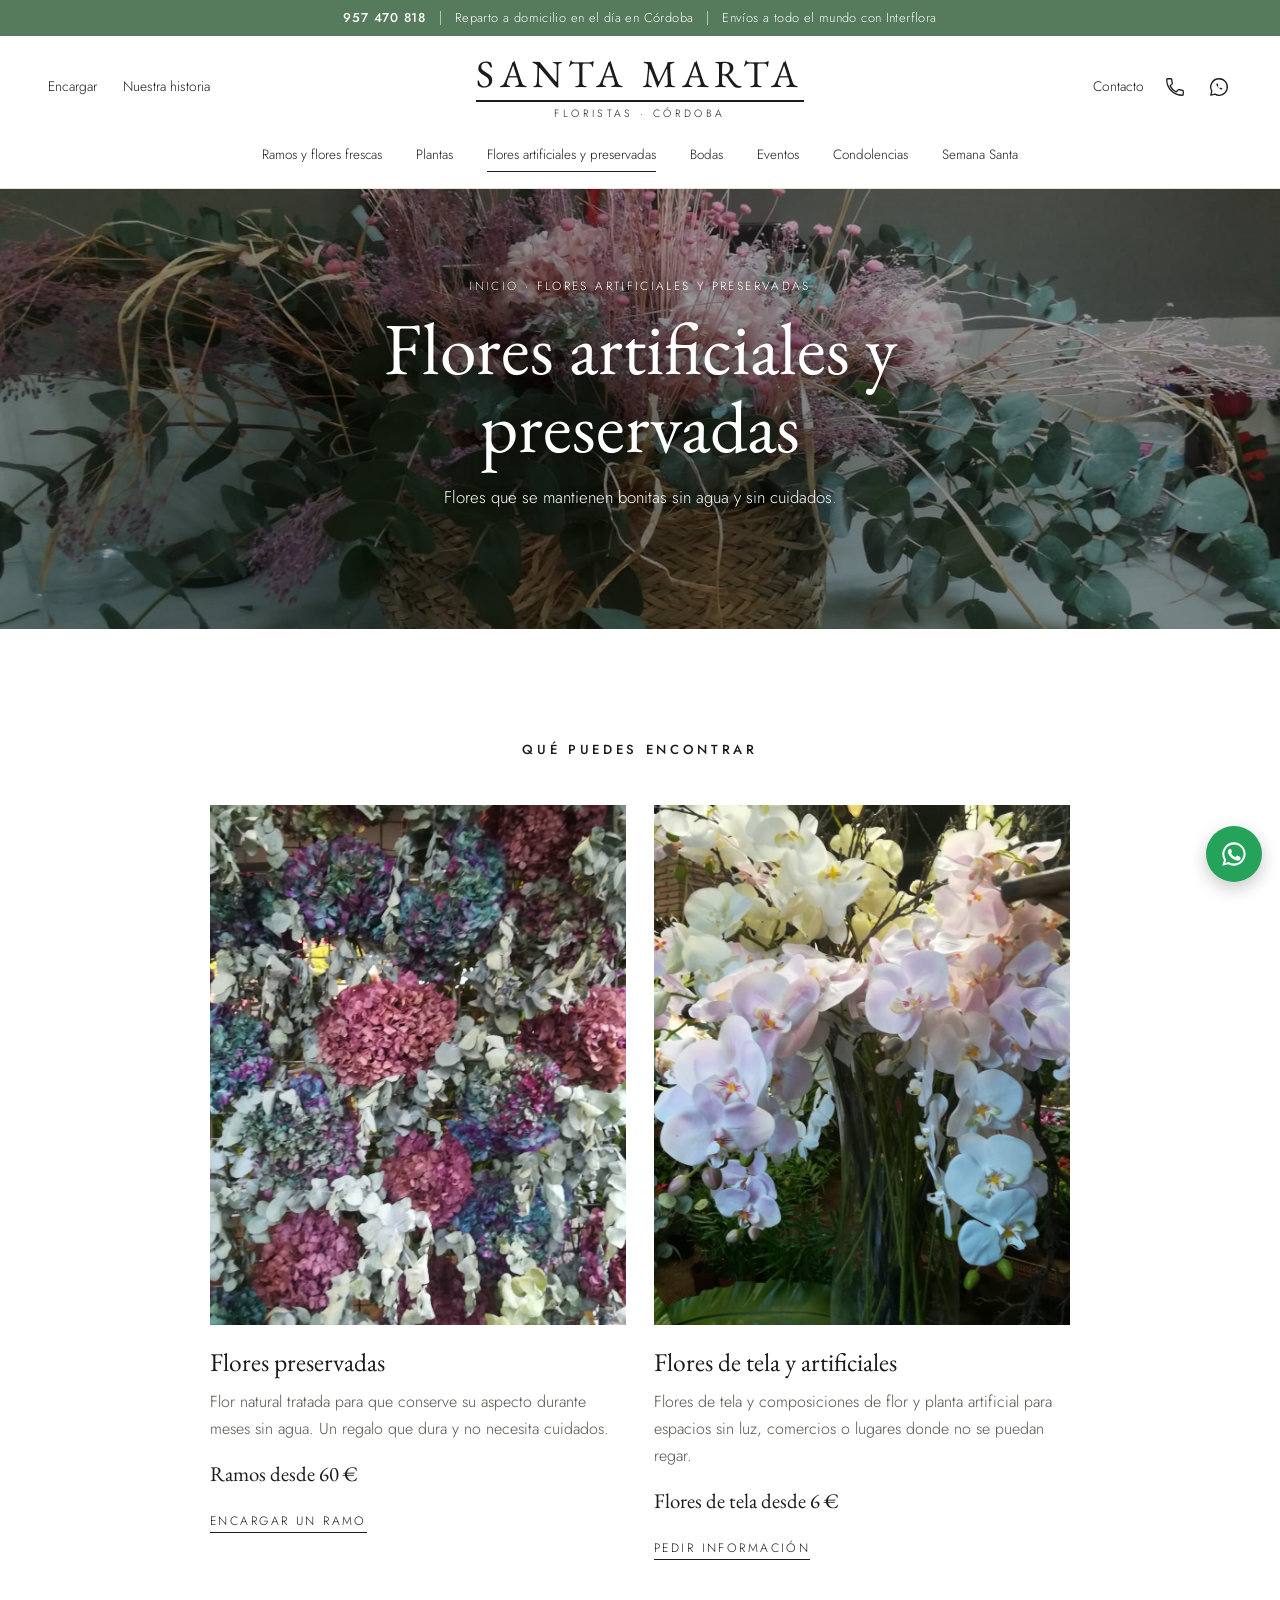
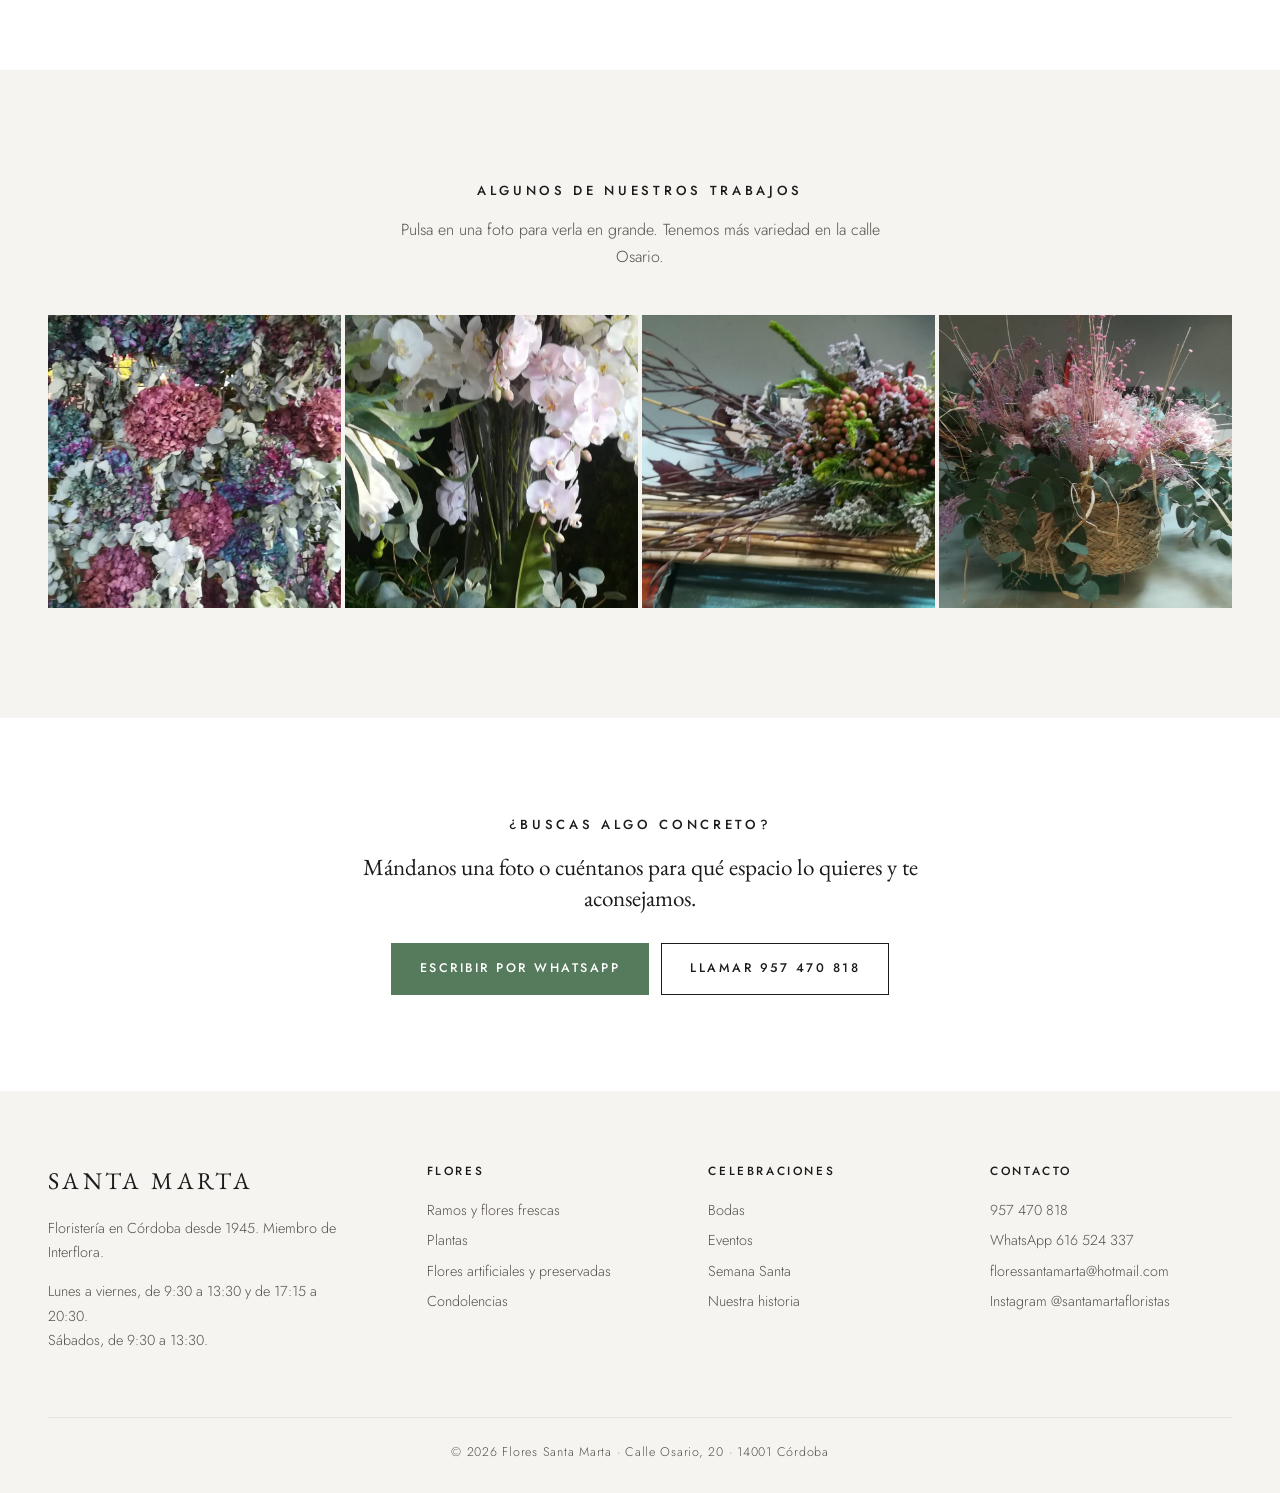
==== artificiales.html @ c4ddd305 "Nuevos apartados, precios, horario y botones en verde - Siete apartados en el menú, con páginas nuev" ====
<!DOCTYPE html>
<html lang="es">
<head>
<meta charset="UTF-8">
<meta name="viewport" content="width=device-width, initial-scale=1">
<title>Flores artificiales y preservadas en Córdoba · Flores Santa Marta</title>
<meta name="description" content="Ramos de flores preservadas desde 60 € y flores de tela desde 6 € en Córdoba. Composiciones que duran y no necesitan agua ni cuidados.">
<link rel="canonical" href="https://www.floressantamarta.com/artificiales.html">
<meta property="og:title" content="Flores artificiales y preservadas · Flores Santa Marta">
<meta property="og:description" content="Ramos de flores preservadas y flores de tela en Córdoba.">
<meta property="og:type" content="website">
<meta property="og:locale" content="es_ES">
<!-- Imagen al compartir: cambiar la URL al dominio floressantamarta.com al publicar -->
<meta property="og:image" content="https://kikogarciadv.github.io/floressantamarta/img/florpreservada2.jpg">
<meta name="theme-color" content="#ffffff">
<link rel="icon" href="favicon.svg" type="image/svg+xml">
<!-- Versión de prueba: quitar esta línea al publicar en floressantamarta.com -->
<meta name="robots" content="noindex">
<link rel="preconnect" href="https://fonts.googleapis.com">
<link rel="preconnect" href="https://fonts.gstatic.com" crossorigin>
<link href="https://fonts.googleapis.com/css2?family=EB+Garamond:ital,wght@0,400;0,500;1,400&family=Jost:wght@300;400;500&display=swap" rel="stylesheet">
<link rel="stylesheet" href="styles.css">
<script type="application/ld+json">
{
  "@context": "https://schema.org",
  "@type": "BreadcrumbList",
  "itemListElement": [
    { "@type": "ListItem", "position": 1, "name": "Inicio", "item": "https://www.floressantamarta.com/" },
    { "@type": "ListItem", "position": 2, "name": "Flores artificiales y preservadas", "item": "https://www.floressantamarta.com/artificiales.html" }
  ]
}
</script>
<script type="application/ld+json">
{
  "@context": "https://schema.org",
  "@type": "Service",
  "serviceType": "Flores artificiales y preservadas",
  "name": "Flores artificiales y preservadas en Córdoba",
  "description": "Ramos de flores preservadas desde 60 € y flores de tela desde 6 € en Córdoba. Composiciones que duran y no necesitan agua ni cuidados.",
  "url": "https://www.floressantamarta.com/artificiales.html",
  "provider": {
    "@type": "Florist",
    "@id": "https://www.floressantamarta.com/#floristeria",
    "name": "Flores Santa Marta"
  },
  "areaServed": { "@type": "City", "name": "Córdoba" },
  "hasOfferCatalog": {
    "@type": "OfferCatalog",
    "name": "Flores artificiales y preservadas",
    "itemListElement": [
      { "@type": "Offer", "itemOffered": { "@type": "Service", "name": "Ramos de flores preservadas" } },
      { "@type": "Offer", "itemOffered": { "@type": "Service", "name": "Flores de tela" } },
      { "@type": "Offer", "itemOffered": { "@type": "Service", "name": "Composiciones de flor y planta artificial" } }
    ]
  }
}
</script>
</head>
<body>

<a class="skip" href="#contenido">Saltar al contenido</a>

<div class="topbar">
  <div class="topbar-inner">
    <a href="tel:+34957470818"><strong>957 470 818</strong></a>
    <span class="sep" aria-hidden="true"></span>
    <span>Reparto a domicilio en el día en Córdoba</span>
    <span class="sep hide-sm" aria-hidden="true"></span>
    <span class="hide-sm">Envíos a todo el mundo con Interflora</span>
  </div>
</div>

<header class="site-header" id="top">
  <div class="header-main">
    <nav class="header-side header-left" aria-label="Accesos rápidos">
      <a href="index.html#ocasiones">Encargar</a>
      <a href="nosotros.html">Nuestra historia</a>
    </nav>
    <a class="logo" href="index.html" aria-label="Flores Santa Marta, inicio">
      <span class="logo-name">Santa Marta</span>
      <span class="logo-rule" aria-hidden="true"></span>
      <span class="logo-sub">Floristas · Córdoba</span>
    </a>
    <div class="header-side header-right">
      <a class="hide-md" href="index.html#contacto">Contacto</a>
      <a class="icon-link" href="tel:+34957470818" aria-label="Llamar al 957 470 818">
        <svg viewBox="0 0 24 24" aria-hidden="true"><path d="M6.6 10.8a15.1 15.1 0 0 0 6.6 6.6l2.2-2.2a1 1 0 0 1 1-.25 11.4 11.4 0 0 0 3.6.57 1 1 0 0 1 1 1V20a1 1 0 0 1-1 1A17 17 0 0 1 3 4a1 1 0 0 1 1-1h3.5a1 1 0 0 1 1 1c0 1.25.2 2.45.57 3.57a1 1 0 0 1-.25 1Z" fill="none" stroke="currentColor" stroke-width="1.4"/></svg>
      </a>
      <a class="icon-link" href="https://wa.me/34616524337?text=Hola%2C%20quer%C3%ADa%20informaci%C3%B3n%20sobre%20flores%20artificiales%20y%20preservadas" target="_blank" rel="noopener" aria-label="Escribir por WhatsApp">
        <svg viewBox="0 0 24 24" aria-hidden="true"><path d="M12 3a9 9 0 0 0-7.8 13.5L3 21l4.6-1.2A9 9 0 1 0 12 3Z" fill="none" stroke="currentColor" stroke-width="1.4" stroke-linejoin="round"/><path d="M9 8.5c.3 2.6 2.4 5.2 5.5 6.5l1.3-1.4-1.9-1-1 .9a5 5 0 0 1-2.4-2.4l.9-1-1-1.9Z" fill="currentColor"/></svg>
      </a>
      <button class="nav-toggle" aria-expanded="false" aria-controls="menu" aria-label="Abrir menú">
        <span></span><span></span><span></span>
      </button>
    </div>
  </div>
  <nav class="nav" id="menu" aria-label="Principal">
    <a href="flores.html">Ramos y flores frescas</a>
    <a href="plantas.html">Plantas</a>
    <a href="artificiales.html" aria-current="page">Flores artificiales y preservadas</a>
    <a href="bodas.html">Bodas</a>
    <a href="eventos.html">Eventos</a>
    <a href="condolencias.html">Condolencias</a>
    <a href="semana-santa.html">Semana Santa</a>
    <a class="nav-extra" href="index.html#contacto">Contacto</a>
  </nav>
</header>

<main id="contenido">

  <section class="banner page-hero">
    <img src="img/florpreservada2.jpg" alt="Composición de flor preservada" width="1600" height="903" fetchpriority="high">
    <div class="banner-content">
      <p class="crumbs"><a href="index.html">Inicio</a> · Flores artificiales y preservadas</p>
      <h1>Flores artificiales y preservadas</h1>
      <p class="banner-text">Flores que se mantienen bonitas sin agua y sin cuidados.</p>
    </div>
  </section>

  <section class="section">
    <h2 class="label">Qué puedes encontrar</h2>
    <div class="features features-2" style="margin-top:44px">
      <article class="feature">
        <img src="img/florpreservada1.jpg" width="903" height="1600" alt="Flor preservada" loading="lazy">
        <h3>Flores preservadas</h3>
        <p>Flor natural tratada para que conserve su aspecto durante meses sin agua. Un regalo que dura y no necesita cuidados.</p>
        <p class="feature-price">Ramos desde 60 €</p>
        <a class="more" href="https://wa.me/34616524337?text=Hola%2C%20quer%C3%ADa%20un%20ramo%20de%20flores%20preservadas" target="_blank" rel="noopener">Encargar un ramo</a>
      </article>
      <article class="feature">
        <img src="img/florartificial3.jpg" width="903" height="1600" alt="Composición de flores artificiales" loading="lazy">
        <h3>Flores de tela y artificiales</h3>
        <p>Flores de tela y composiciones de flor y planta artificial para espacios sin luz, comercios o lugares donde no se puedan regar.</p>
        <p class="feature-price">Flores de tela desde 6 €</p>
        <a class="more" href="https://wa.me/34616524337?text=Hola%2C%20quer%C3%ADa%20informaci%C3%B3n%20sobre%20flores%20de%20tela" target="_blank" rel="noopener">Pedir información</a>
      </article>
    </div>
  </section>

  <section class="section bg-paper">
    <h2 class="label">Algunos de nuestros trabajos</h2>
    <p class="section-intro">Pulsa en una foto para verla en grande. Tenemos más variedad en la calle Osario.</p>
    <div class="gallery">
      <img src="img/florpreservada1recortada.jpg" width="903" height="1482" alt="Detalle de flor preservada" loading="lazy">
      <img src="img/florartificial4.jpg" width="903" height="1600" alt="Flores artificiales" loading="lazy">
      <img src="img/florartificial1.jpg" width="1600" height="1043" alt="Flores artificiales" loading="lazy">
      <img src="img/florpreservada2.jpg" width="1600" height="903" alt="Composición de flor preservada" loading="lazy">
    </div>
  </section>

  <section class="cta-band" style="background:var(--white)">
    <h2 class="label">¿Buscas algo concreto?</h2>
    <p class="lead">Mándanos una foto o cuéntanos para qué espacio lo quieres y te aconsejamos.</p>
    <div class="btn-row">
      <a class="btn" href="https://wa.me/34616524337?text=Hola%2C%20quer%C3%ADa%20informaci%C3%B3n%20sobre%20flores%20artificiales%20y%20preservadas" target="_blank" rel="noopener">Escribir por WhatsApp</a>
      <a class="btn btn-outline" href="tel:+34957470818">Llamar 957 470 818</a>
    </div>
  </section>

</main>

<footer class="site-footer">
  <div class="footer-cols">
    <div>
      <span class="logo-name logo-name-sm">Santa Marta</span>
      <p>Floristería en Córdoba desde 1945. Miembro de Interflora.</p>
      <p>Lunes a viernes, de 9:30 a 13:30 y de 17:15 a 20:30.<br>Sábados, de 9:30 a 13:30.</p>
    </div>
    <div>
      <h2>Flores</h2>
      <a href="flores.html">Ramos y flores frescas</a>
      <a href="plantas.html">Plantas</a>
      <a href="artificiales.html">Flores artificiales y preservadas</a>
      <a href="condolencias.html">Condolencias</a>
    </div>
    <div>
      <h2>Celebraciones</h2>
      <a href="bodas.html">Bodas</a>
      <a href="eventos.html">Eventos</a>
      <a href="semana-santa.html">Semana Santa</a>
      <a href="nosotros.html">Nuestra historia</a>
    </div>
    <div>
      <h2>Contacto</h2>
      <a href="tel:+34957470818">957 470 818</a>
      <a href="https://wa.me/34616524337" target="_blank" rel="noopener">WhatsApp 616 524 337</a>
      <a href="mailto:floressantamarta@hotmail.com">floressantamarta@hotmail.com</a>
      <a href="https://www.instagram.com/santamartafloristas/" target="_blank" rel="noopener">Instagram @santamartafloristas</a>
    </div>
  </div>
  <p class="footer-bottom">© <span id="year"></span> Flores Santa Marta · Calle Osario, 20 · 14001 Córdoba</p>
</footer>

<a class="wa-float" href="https://wa.me/34616524337?text=Hola%2C%20quer%C3%ADa%20informaci%C3%B3n%20sobre%20flores%20artificiales%20y%20preservadas" target="_blank" rel="noopener" aria-label="Escribir por WhatsApp">
  <svg aria-hidden="true" viewBox="0 0 24 24"><path d="M12 2a10 10 0 0 0-8.6 15.1L2 22l5-1.3A10 10 0 1 0 12 2Zm0 18.2a8.2 8.2 0 0 1-4.2-1.1l-.3-.2-3 .8.8-2.9-.2-.3A8.2 8.2 0 1 1 12 20.2Zm4.5-6.1c-.2-.1-1.5-.7-1.7-.8-.2-.1-.4-.1-.6.1l-.8 1c-.1.2-.3.2-.5.1a6.7 6.7 0 0 1-3.3-2.9c-.2-.4.2-.4.7-1.3.1-.2 0-.3 0-.4l-.8-1.8c-.2-.5-.4-.4-.6-.4h-.5a1 1 0 0 0-.7.3 3 3 0 0 0-.9 2.2 5.2 5.2 0 0 0 1.1 2.8 11.9 11.9 0 0 0 4.6 4c1.7.7 2.3.8 3.2.6a2.7 2.7 0 0 0 1.8-1.2 2.2 2.2 0 0 0 .1-1.3c0-.1-.2-.2-.4-.3Z"/></svg>
</a>

<script src="script.js"></script>
</body>
</html>
---- styles.css ----
/* Estilo editorial: blanco, negro, Garamond y verde salvia */
:root {
  --white: #ffffff;
  --paper: #f6f4f0;
  --ink: #1b1b1b;
  --ink-soft: #555049;
  --line: #e6e2dc;
  --sage: #6e9475;
  --sage-dark: #557a5c; /* texto blanco sobre él: 4,9:1 */
  --sage-deep: #44644a;
  --whatsapp: #25a35a;
  --serif: "EB Garamond", Garamond, Baskerville, "Times New Roman", serif;
  --sans: "Jost", "Futura", system-ui, -apple-system, "Segoe UI", sans-serif;
  --gutter: clamp(16px, 4vw, 48px);
}

*,
*::before,
*::after { box-sizing: border-box; }

html { scroll-behavior: smooth; scroll-padding-top: 150px; }

body {
  margin: 0;
  background: var(--white);
  color: var(--ink);
  font-family: var(--sans);
  font-weight: 300;
  font-size: 16px;
  line-height: 1.7;
  -webkit-font-smoothing: antialiased;
}

img { max-width: 100%; height: auto; display: block; }
a { color: inherit; }
a, button { touch-action: manipulation; }
h1, h2, h3 { margin: 0; font-weight: 400; }

.skip {
  position: absolute; left: -999px; top: 8px; z-index: 100;
  background: var(--ink); color: #fff; padding: 8px 14px;
}
.skip:focus { left: 8px; }

a:focus-visible, button:focus-visible { outline: 2px solid var(--sage-dark); outline-offset: 3px; }

/* Etiqueta en mayúsculas espaciadas (títulos de sección) */
.label {
  font-family: var(--sans);
  font-size: .82rem;
  font-weight: 500;
  letter-spacing: .28em;
  text-transform: uppercase;
  text-align: center;
}
.lead { font-family: var(--serif); font-size: 1.45rem; line-height: 1.35; margin: 1rem 0 1.2rem; }

/* Botones */
.btn {
  display: inline-block;
  min-width: 220px;
  padding: 14px 28px;
  background: var(--sage-dark);
  color: #fff;
  text-align: center;
  text-decoration: none;
  font-family: var(--sans);
  font-size: .78rem;
  font-weight: 500;
  letter-spacing: .2em;
  text-transform: uppercase;
  border: 1px solid var(--sage-dark);
  transition: background .25s, color .25s, border-color .25s;
}
.btn:hover { background: var(--sage-deep); border-color: var(--sage-deep); }
.btn-outline { background: transparent; color: var(--ink); border-color: var(--ink); }
.btn-outline:hover { background: var(--ink); color: #fff; border-color: var(--ink); }

/* Barra superior */
.topbar { background: var(--sage-dark); color: #fff; font-size: .8rem; letter-spacing: .03em; }
.topbar-inner {
  display: flex; justify-content: center; align-items: center; gap: 14px;
  min-height: 36px; padding: 6px var(--gutter); flex-wrap: wrap; text-align: center;
}
.topbar a { text-decoration: none; }
.topbar strong { font-weight: 500; letter-spacing: .06em; }
.topbar .sep { width: 1px; height: 14px; background: rgba(255,255,255,.55); }

/* Cabecera */
.site-header { position: sticky; top: 0; z-index: 50; background: var(--white); border-bottom: 1px solid var(--line); }
.header-main {
  display: grid; grid-template-columns: 1fr auto 1fr; align-items: center;
  padding: 18px var(--gutter) 10px;
}
.header-side { display: flex; align-items: center; gap: 26px; font-size: .86rem; }
.header-side a { text-decoration: none; }
.header-side a:hover { color: var(--sage-dark); }
.header-right { justify-content: flex-end; gap: 18px; }
.icon-link { display: inline-grid; place-items: center; width: 44px; height: 44px; margin: -9px; }
.icon-link svg { width: 22px; height: 22px; }

.logo { display: flex; flex-direction: column; align-items: center; text-decoration: none; line-height: 1; }
.logo-name {
  font-family: var(--serif); font-size: clamp(1.7rem, 3.2vw, 2.4rem);
  letter-spacing: .14em; text-transform: uppercase; white-space: nowrap;
}
.logo-rule { width: 100%; height: 2px; background: var(--ink); margin: 8px 0 7px; }
.logo-sub { font-size: .66rem; letter-spacing: .32em; text-transform: uppercase; }

.nav {
  display: flex; justify-content: center; flex-wrap: wrap; gap: 6px 34px;
  padding: 10px var(--gutter) 16px; font-size: .84rem;
}
.nav a { text-decoration: none; padding: 4px 0; border-bottom: 1px solid transparent; transition: border-color .2s; }
.nav a:hover { border-color: var(--ink); }

.nav-toggle { display: none; background: none; border: 0; padding: 11px; margin: -11px -11px -11px 0; cursor: pointer; }
.nav-toggle span { display: block; width: 22px; height: 1.5px; background: var(--ink); margin: 5px 0; transition: transform .25s, opacity .25s; }

/* Banners a todo el ancho */
.banner { position: relative; overflow: hidden; display: grid; place-items: center; text-align: center; color: #fff; }
.banner > img { position: absolute; inset: 0; width: 100%; height: 100%; object-fit: cover; }
/* Velo más oscuro en el centro para que el texto blanco se lea sobre fotos con mucho detalle */
.banner::after { content: ""; position: absolute; inset: 0; background: radial-gradient(ellipse 60% 55% at center, rgba(0,0,0,.4), rgba(0,0,0,.16)), linear-gradient(rgba(0,0,0,.08), rgba(0,0,0,.3)); }
.banner-content { text-shadow: 0 1px 14px rgba(0,0,0,.35); }
.banner .btn { text-shadow: none; }
.banner-content { position: relative; z-index: 1; max-width: 640px; padding: 60px 20px; }
.banner-hero { min-height: min(78vh, 720px); }
.banner-mid { min-height: 560px; }
.banner h1, .banner-title { font-family: var(--serif); font-size: clamp(2.6rem, 6vw, 4.6rem); line-height: 1.05; margin-bottom: 18px; }
.banner-title { font-size: clamp(2.2rem, 4.6vw, 3.6rem); }
.kicker { margin: 0 0 14px; font-size: .78rem; letter-spacing: .3em; text-transform: uppercase; font-weight: 400; }
.banner-text { margin: 0 auto 30px; max-width: 520px; font-size: 1.05rem; font-weight: 300; }

/* Ventajas */
.perks {
  display: grid; grid-template-columns: repeat(3, 1fr);
  border-bottom: 1px solid var(--line);
}
.perk { padding: 44px 28px; text-align: center; }
.perk + .perk { border-left: 1px solid var(--line); }
.perk svg { width: 34px; height: 34px; margin: 0 auto 14px; color: var(--ink); }
.perk h2 { font-family: var(--sans); font-size: .8rem; font-weight: 500; letter-spacing: .2em; text-transform: uppercase; margin-bottom: 8px; }
.perk p { margin: 0; color: var(--ink-soft); font-size: .92rem; }
.perk a { text-decoration-color: var(--line); text-underline-offset: 3px; }

/* Mosaico de colecciones */
.tiles { display: grid; grid-template-columns: repeat(2, 1fr); gap: 4px; padding: 4px; }
.tile { position: relative; display: grid; place-items: center; min-height: 460px; overflow: hidden; text-decoration: none; color: #fff; }
.tile-wide { grid-column: 1 / -1; min-height: 520px; }
.tile img { position: absolute; inset: 0; width: 100%; height: 100%; object-fit: cover; transition: transform 1.2s ease; }
.tile::after { content: ""; position: absolute; inset: 0; background: rgba(0,0,0,.38); transition: background .4s; }
.tile:hover img { transform: scale(1.04); }
.tile:hover::after { background: rgba(0,0,0,.46); }
.tile-content { position: relative; z-index: 1; text-align: center; padding: 20px; }
.tile-title { display: block; font-family: var(--serif); font-size: clamp(2rem, 3.6vw, 3rem); line-height: 1.1; }
.tile-text { display: inline-block; margin-top: 12px; font-size: .78rem; letter-spacing: .2em; text-transform: uppercase; border-bottom: 1px solid rgba(255,255,255,.7); padding-bottom: 3px; }

/* Secciones genéricas */
.section { padding: clamp(64px, 9vw, 110px) var(--gutter); }
.section-intro { text-align: center; color: var(--ink-soft); margin: 14px auto 44px; max-width: 520px; }

/* Ocasiones */
.occasions {
  list-style: none; margin: 0 auto; padding: 0; max-width: 1240px;
  display: grid; grid-template-columns: repeat(6, 1fr); gap: 22px;
}
.occasions a { display: block; text-decoration: none; text-align: center; }
.occasions img { width: 100%; aspect-ratio: 3 / 4; object-fit: cover; transition: opacity .3s; }
.occasions a:hover img { opacity: .85; }
.occasions span { display: block; margin-top: 14px; font-family: var(--serif); font-size: 1.25rem; }

/* Historia: imagen + texto */
.split { display: grid; grid-template-columns: 1fr 1fr; background: var(--paper); }
.split-media img { width: 100%; height: 100%; min-height: 480px; object-fit: cover; }
.split-text { padding: clamp(48px, 7vw, 100px); align-self: center; max-width: 620px; }
.split-text .label { text-align: left; }
.split-text p:not(.lead) { color: var(--ink-soft); }
.split-text .btn { margin-top: 18px; }

/* Rejilla del taller */
.grid { display: grid; grid-template-columns: repeat(4, 1fr); gap: 4px; max-width: 1400px; margin: 0 auto; }
.grid img { width: 100%; aspect-ratio: 1; object-fit: cover; }

/* Clientes */
.clients-wrap { padding: 60px var(--gutter); border-top: 1px solid var(--line); border-bottom: 1px solid var(--line); }
.clients {
  list-style: none; padding: 0; margin: 30px auto 0; max-width: 1100px;
  display: flex; flex-wrap: wrap; justify-content: center; gap: 14px 44px;
}
.clients li { font-family: var(--serif); font-size: 1.3rem; color: var(--ink-soft); }

/* Contacto */
.contact { display: grid; grid-template-columns: 1fr 1.2fr; }
.contact-text { padding: clamp(48px, 7vw, 100px) var(--gutter); max-width: 620px; justify-self: end; width: 100%; }
.contact-text .label { text-align: left; }
.contact dl { display: grid; grid-template-columns: max-content 1fr; gap: 10px 28px; margin: 0 0 34px; }
.contact dt { font-size: .74rem; letter-spacing: .2em; text-transform: uppercase; font-weight: 500; padding-top: 4px; }
.contact dd { margin: 0; color: var(--ink-soft); }
.contact dd a { text-decoration-color: var(--line); text-underline-offset: 3px; }
.btn-row { display: flex; flex-wrap: wrap; gap: 12px; }
.map { min-height: 460px; background: var(--paper); }
.map iframe { display: block; width: 100%; height: 100%; min-height: 460px; border: 0; filter: grayscale(.35); }
.map-load {
  display: grid; place-content: center; justify-items: center; gap: 6px; width: 100%; height: 100%; min-height: 460px;
  border: 0; cursor: pointer; color: var(--ink); font: inherit;
  background: repeating-linear-gradient(135deg, var(--paper) 0 22px, #efece6 22px 23px);
}
.map-pin { width: 22px; height: 22px; border-radius: 50% 50% 50% 0; transform: rotate(-45deg); background: var(--sage-dark); margin-bottom: 10px; }
.map-title { font-family: var(--serif); font-size: 1.5rem; }
.map-hint { font-size: .76rem; letter-spacing: .2em; text-transform: uppercase; border-bottom: 1px solid var(--ink); padding-bottom: 2px; }
.map-load:hover .map-hint { color: var(--sage-deep); border-color: var(--sage-deep); }

/* Pie */
.site-footer { background: var(--paper); padding: 70px var(--gutter) 30px; font-size: .9rem; }
.footer-cols { display: grid; grid-template-columns: 1.4fr 1fr 1fr 1fr; gap: 40px; max-width: 1240px; margin: 0 auto; }
.footer-cols h2 { font-family: var(--sans); font-size: .74rem; font-weight: 500; letter-spacing: .22em; text-transform: uppercase; margin-bottom: 14px; }
.footer-cols a { display: block; text-decoration: none; color: var(--ink-soft); padding: 3px 0; }
.footer-cols a:hover { color: var(--ink); }
.footer-cols p { color: var(--ink-soft); max-width: 300px; }
.logo-name-sm { font-size: 1.5rem; }
.footer-bottom { text-align: center; color: var(--ink-soft); font-size: .78rem; letter-spacing: .06em; margin: 50px 0 0; padding-top: 24px; border-top: 1px solid var(--line); }

/* ---------- Páginas interiores ---------- */
.nav a[aria-current="page"] { border-color: var(--ink); }
.nav-extra { display: none; } /* En escritorio, Contacto ya está arriba a la derecha */
.page-hero { min-height: 440px; }
.page-hero .banner-content { padding: 70px 20px; }
.banner-plain { background: var(--sage-dark); min-height: 320px; }
.banner-plain::after { display: none; }
.crumbs { margin: 0 0 14px; font-size: .74rem; letter-spacing: .2em; text-transform: uppercase; }
.crumbs a { text-decoration: none; opacity: .85; }
.crumbs a:hover { opacity: 1; }

/* Texto introductorio centrado */
.prose { max-width: 680px; margin: 0 auto; text-align: center; }
.prose .lead { margin-top: 1.4rem; }
.prose p:not(.lead) { color: var(--ink-soft); }

/* Bloques de servicio: imagen + título + texto */
.features { display: grid; grid-template-columns: repeat(3, 1fr); gap: 40px 28px; max-width: 1240px; margin: 0 auto; }
.features-2 { grid-template-columns: repeat(2, 1fr); max-width: 860px; }
.feature img { width: 100%; aspect-ratio: 4 / 5; object-fit: cover; margin-bottom: 22px; }
.feature h3 { font-family: var(--serif); font-size: 1.6rem; line-height: 1.2; margin-bottom: 10px; }
.feature p { margin: 0 0 14px; color: var(--ink-soft); }
.feature-price { font-family: var(--serif); font-size: 1.3rem; color: var(--ink) !important; }
.feature .more { font-size: .76rem; letter-spacing: .2em; text-transform: uppercase; text-decoration: none; border-bottom: 1px solid var(--ink); padding-bottom: 2px; }
.feature .more:hover { color: var(--sage-dark); border-color: var(--sage-dark); }

/* Lista con viñetas finas */
.ticks { list-style: none; padding: 0; margin: 0 0 24px; }
.ticks li { position: relative; padding: 9px 0 9px 26px; border-bottom: 1px solid var(--line); color: var(--ink-soft); }
.ticks li::before { content: ""; position: absolute; left: 2px; top: 19px; width: 12px; height: 1px; background: var(--sage); }

/* Cómo encargar */
.steps { list-style: none; margin: 0 auto; padding: 0; max-width: 1100px; display: grid; grid-template-columns: repeat(3, 1fr); gap: 28px; counter-reset: step; }
.steps li { counter-increment: step; text-align: center; padding: 0 10px; }
.steps li::before { content: counter(step); display: block; font-family: var(--serif); font-size: 2.8rem; line-height: 1; color: var(--sage); margin-bottom: 12px; }
.steps h3 { font-family: var(--sans); font-size: .8rem; font-weight: 500; letter-spacing: .2em; text-transform: uppercase; margin-bottom: 8px; }
.steps p { margin: 0; color: var(--ink-soft); }
.bg-paper { background: var(--paper); }

/* Galería con ampliación */
.gallery { display: grid; grid-template-columns: repeat(4, 1fr); gap: 4px; max-width: 1400px; margin: 0 auto; }
.gallery button { padding: 0; border: 0; background: none; cursor: zoom-in; display: block; }
.gallery img { width: 100%; aspect-ratio: 1; object-fit: cover; transition: opacity .3s; }
.gallery button:hover img { opacity: .85; }
.lightbox { position: fixed; inset: 0; z-index: 90; background: rgba(20,20,20,.92); display: none; place-items: center; padding: 20px; }
.lightbox.open { display: grid; }
.lightbox img { max-width: min(1100px, 100%); max-height: 86vh; width: auto; object-fit: contain; }
.lightbox button { position: absolute; background: none; border: 0; color: #fff; font-size: 2.2rem; line-height: 1; cursor: pointer; padding: 12px; min-width: 48px; min-height: 48px; }
.lb-close { top: 10px; right: 14px; }
.lb-prev { left: 8px; top: 50%; transform: translateY(-50%); }
.lb-next { right: 8px; top: 50%; transform: translateY(-50%); }

/* Preguntas frecuentes */
.faq { max-width: 760px; margin: 0 auto; }
.faq details { border-bottom: 1px solid var(--line); }
.faq summary { cursor: pointer; list-style: none; padding: 20px 34px 20px 0; position: relative; font-family: var(--serif); font-size: 1.3rem; }
.faq summary::-webkit-details-marker { display: none; }
.faq summary::after { content: "+"; position: absolute; right: 4px; top: 16px; font-family: var(--sans); font-size: 1.4rem; font-weight: 300; }
.faq details[open] summary::after { content: "–"; }
.faq details p { margin: 0 0 22px; color: var(--ink-soft); }

/* Franja de llamada a la acción */
.cta-band { background: var(--paper); text-align: center; padding: clamp(60px, 8vw, 96px) var(--gutter); }
.cta-band .lead { max-width: 620px; margin: 1rem auto 1.8rem; }
.cta-band .btn-row { justify-content: center; }

/* Campaña de temporada (cambiar el texto en index.html según la fecha) */
.season {
  display: flex; flex-wrap: wrap; justify-content: center; align-items: center; gap: 10px 22px;
  padding: 16px var(--gutter); background: var(--paper); border-bottom: 1px solid var(--line); text-align: center;
}
.season p { margin: 0; font-family: var(--serif); font-size: 1.2rem; }
.season strong { font-family: var(--sans); font-size: .76rem; font-weight: 500; letter-spacing: .22em; text-transform: uppercase; color: var(--sage-deep); margin-right: 10px; }
.season a { font-size: .76rem; letter-spacing: .2em; text-transform: uppercase; text-decoration: none; border-bottom: 1px solid var(--ink); padding-bottom: 2px; white-space: nowrap; }
.season a:hover { color: var(--sage-dark); border-color: var(--sage-dark); }

/* Botón claro sobre foto */
.btn-light { background: transparent; color: #fff; border-color: #fff; }
.btn-light:hover { background: #fff; color: var(--ink); border-color: #fff; }
.banner .btn-row { justify-content: center; }

/* Precios orientativos */
.prices { list-style: none; margin: 0 auto; padding: 0; max-width: 640px; }
.prices li { display: flex; align-items: baseline; gap: 12px; padding: 14px 0; border-bottom: 1px solid var(--line); }
.prices li::after { content: ""; order: 1; flex: 1; border-bottom: 1px dotted var(--line); }
.prices .item { font-family: var(--serif); font-size: 1.25rem; text-decoration: none; }
.prices a.item:hover { color: var(--sage-dark); }
.prices .from { order: 2; color: var(--ink-soft); white-space: nowrap; }
.prices-note { text-align: center; color: var(--ink-soft); font-size: .9rem; margin: 22px auto 0; max-width: 520px; }

/* WhatsApp flotante */
.wa-float {
  position: fixed; right: 18px; bottom: 18px; z-index: 60;
  width: 56px; height: 56px; border-radius: 50%; display: grid; place-items: center;
  background: var(--whatsapp); box-shadow: 0 6px 18px rgba(0,0,0,.22); transition: transform .2s;
}
.wa-float:hover { transform: scale(1.06); }
.wa-float svg { width: 28px; height: 28px; fill: #fff; }

/* Enlaces pequeños: zona táctil de 44 px sin cambiar su aspecto */
.topbar a, .season a, .prices .item, .contact dd a { position: relative; }
.topbar a::before, .season a::before, .prices .item::before, .contact dd a::before {
  content: ""; position: absolute; inset: -12px -6px;
}
.prices .item::before { inset: -5px -6px; }
.contact dd a::before { inset: -11px -4px; }

/* Responsive */
@media (max-width: 1100px) {
  .occasions { grid-template-columns: repeat(3, 1fr); }
  .footer-cols { grid-template-columns: 1fr 1fr; }
}

@media (max-width: 900px) {
  html { scroll-padding-top: 90px; }
  .header-left, .hide-md { display: none; }
  .header-main { grid-template-columns: auto 1fr; padding: 14px var(--gutter); }
  .logo { align-items: flex-start; }
  .nav-toggle { display: block; }
  .nav {
    display: none; flex-direction: column; gap: 0;
    padding: 0 var(--gutter) 16px; border-top: 1px solid var(--line);
  }
  .nav.open { display: flex; }
  .nav-extra { display: block; }
  .nav a { padding: 13px 0; border-bottom: 1px solid var(--line); font-size: .92rem; }
  .nav-toggle[aria-expanded="true"] span:nth-child(1) { transform: translateY(6.5px) rotate(45deg); }
  .nav-toggle[aria-expanded="true"] span:nth-child(2) { opacity: 0; }
  .nav-toggle[aria-expanded="true"] span:nth-child(3) { transform: translateY(-6.5px) rotate(-45deg); }

  .perks { grid-template-columns: 1fr; }
  .perk { padding: 30px 20px; }
  .perk + .perk { border-left: 0; border-top: 1px solid var(--line); }
  .split, .contact { grid-template-columns: 1fr; }
  .split-media img { min-height: 320px; }
  .contact-text { justify-self: stretch; max-width: none; }
  .grid { grid-template-columns: repeat(2, 1fr); }
  .features { grid-template-columns: 1fr 1fr; }
  .gallery { grid-template-columns: repeat(3, 1fr); }
  .steps { grid-template-columns: 1fr; gap: 36px; }
}

@media (max-width: 600px) {
  .hide-sm, .topbar .sep { display: none; }
  .topbar-inner { gap: 4px 10px; font-size: .74rem; }
  .logo-name { font-size: 1.4rem; letter-spacing: .1em; }
  .logo-sub { font-size: .58rem; letter-spacing: .26em; }
  .header-right { gap: 14px; }
  .tiles { grid-template-columns: 1fr; }
  .tile, .tile-wide { min-height: 340px; }
  .occasions { grid-template-columns: repeat(2, 1fr); gap: 14px; }
  .banner-hero { min-height: 560px; }
  .banner-mid { min-height: 460px; }
  .btn { min-width: 0; width: 100%; }
  .contact dl { grid-template-columns: 1fr; gap: 2px; }
  .contact dd { margin-bottom: 12px; }
  .footer-cols { grid-template-columns: 1fr; gap: 28px; }
  .footer-cols a { padding: 10px 0; }
  .site-footer { padding-bottom: 96px; } /* que el botón de WhatsApp no tape la dirección */
  .features { grid-template-columns: 1fr; }
  .gallery { grid-template-columns: repeat(2, 1fr); }
  .page-hero { min-height: 360px; }
  .map, .map-load, .map iframe { min-height: 300px; }
}

@media (prefers-reduced-motion: reduce) {
  html { scroll-behavior: auto; }
  * { transition: none !important; }
}
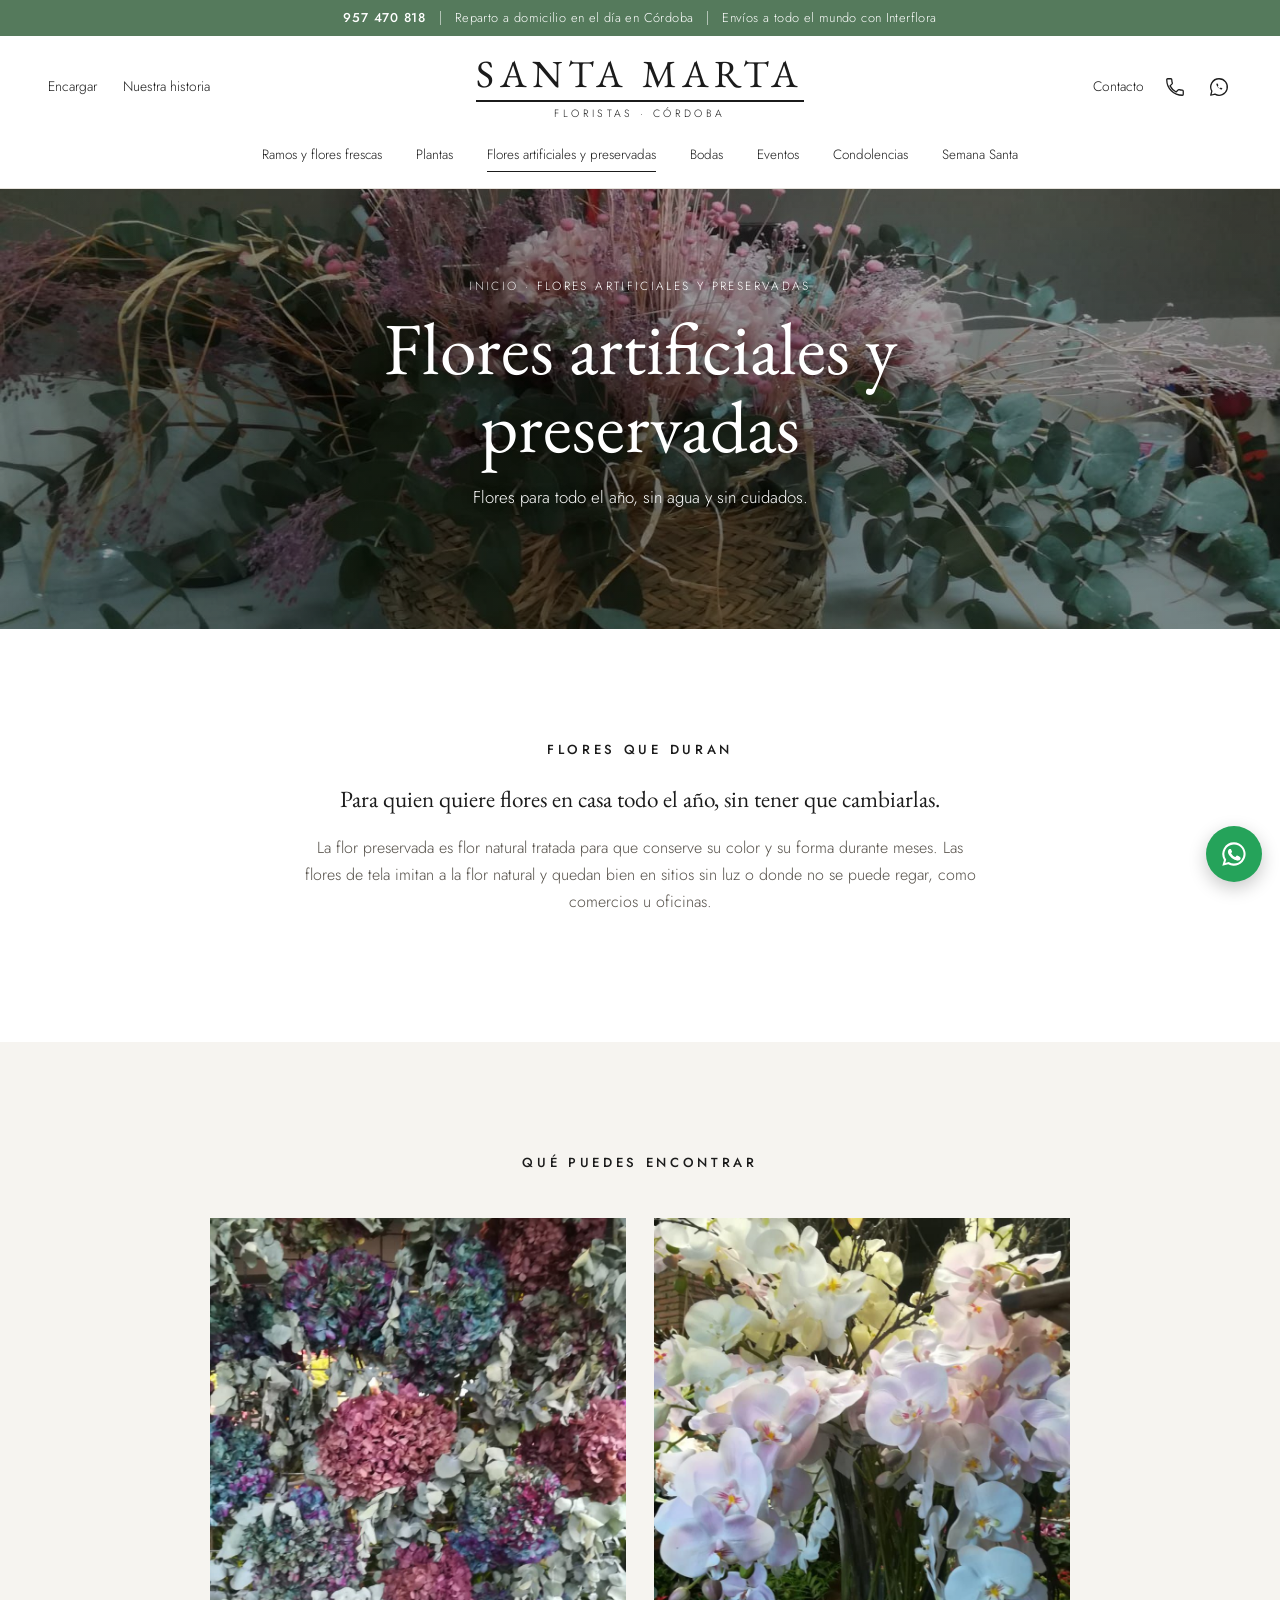
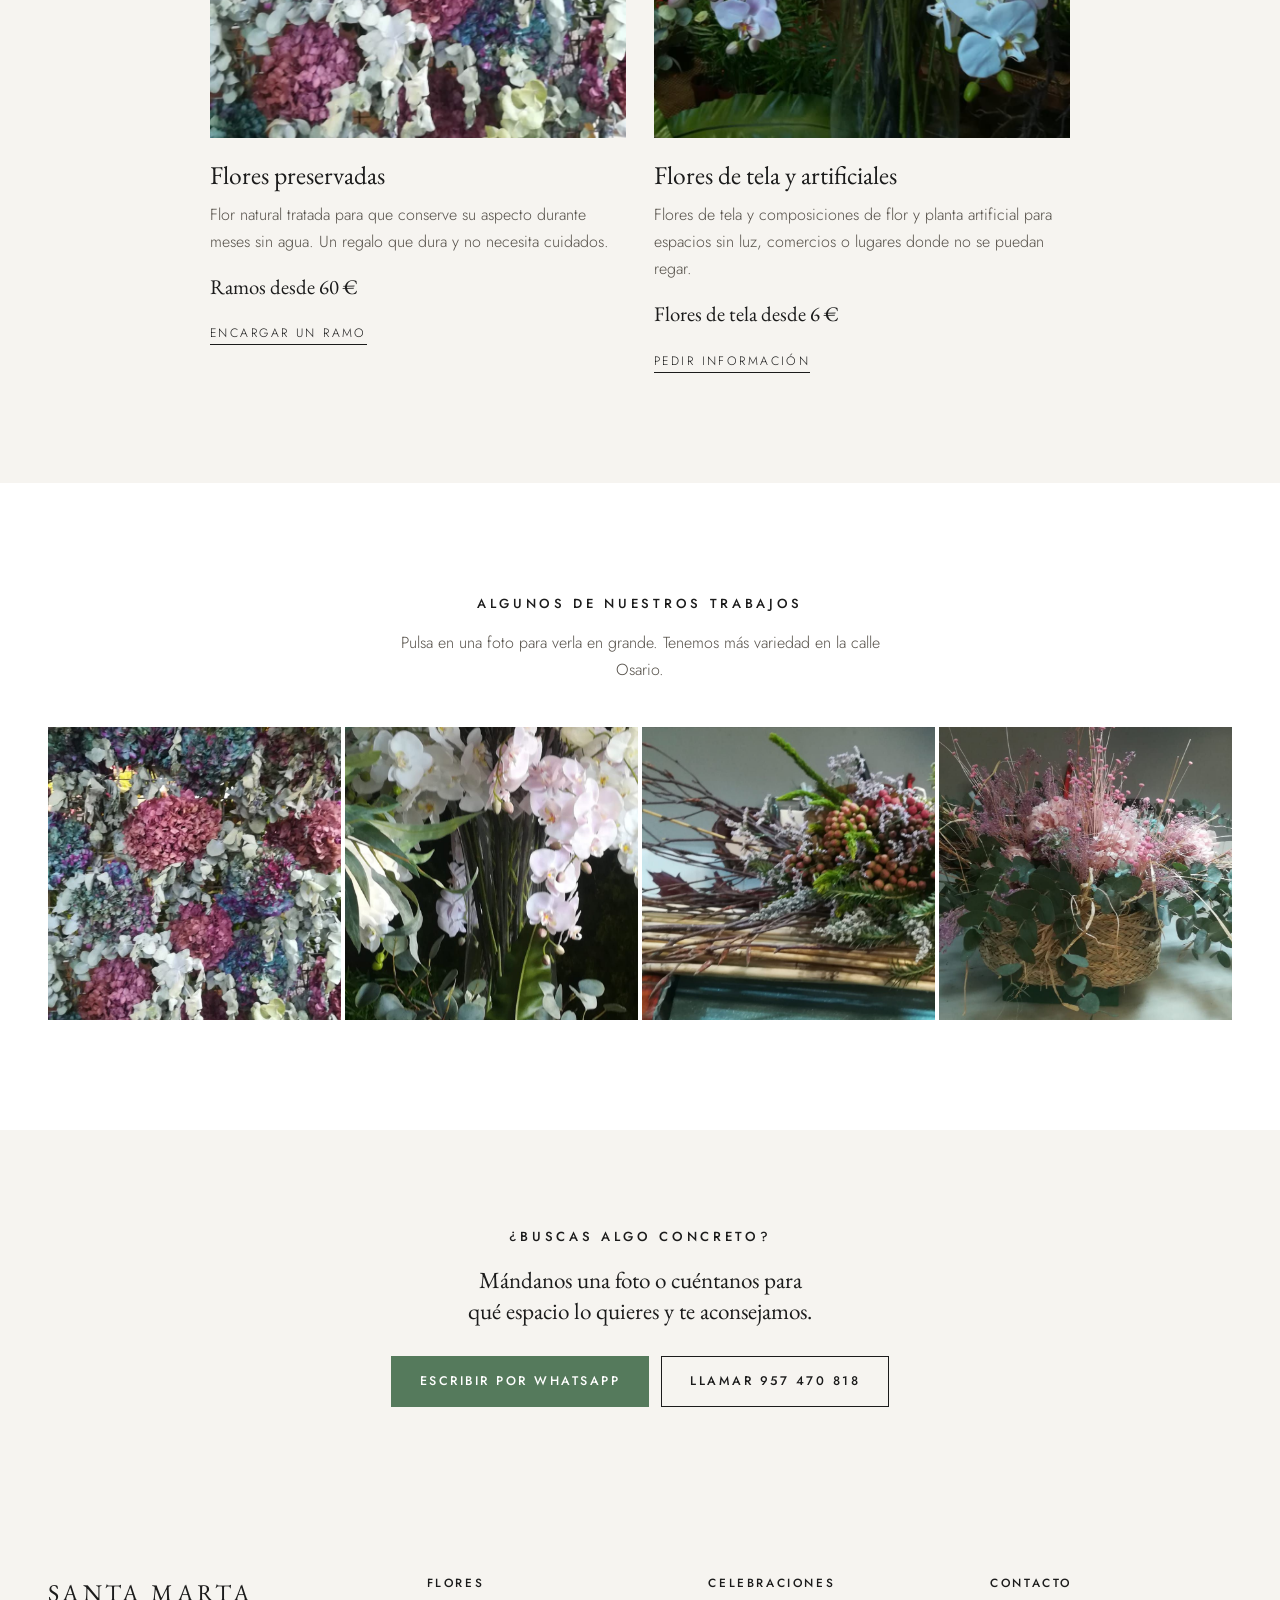
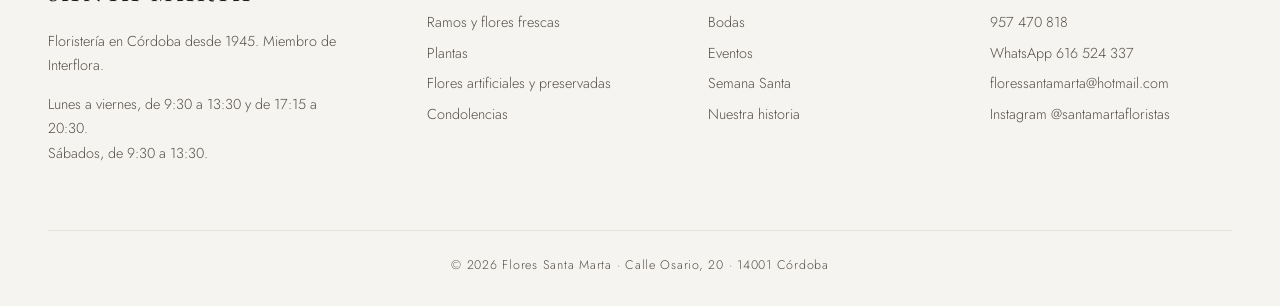
==== commit aea082a9: "Logos de clientes y textos revisados - Logos en "Confían en nosotros" en lugar de nombres - "Taller"" ====
--- a/artificiales.html
+++ b/artificiales.html
@@ -113,11 +113,19 @@
     <div class="banner-content">
       <p class="crumbs"><a href="index.html">Inicio</a> · Flores artificiales y preservadas</p>
       <h1>Flores artificiales y preservadas</h1>
-      <p class="banner-text">Flores que se mantienen bonitas sin agua y sin cuidados.</p>
+      <p class="banner-text">Flores para todo el año, sin agua y sin cuidados.</p>
     </div>
   </section>
 
   <section class="section">
+    <div class="prose">
+      <h2 class="label">Flores que duran</h2>
+      <p class="lead">Para quien quiere flores en casa todo el año, sin tener que cambiarlas.</p>
+      <p>La flor preservada es flor natural tratada para que conserve su color y su forma durante meses. Las flores de tela imitan a la flor natural y quedan bien en sitios sin luz o donde no se puede regar, como comercios u oficinas.</p>
+    </div>
+  </section>
+
+  <section class="section bg-paper">
     <h2 class="label">Qué puedes encontrar</h2>
     <div class="features features-2" style="margin-top:44px">
       <article class="feature">
@@ -137,7 +145,7 @@
     </div>
   </section>
 
-  <section class="section bg-paper">
+  <section class="section">
     <h2 class="label">Algunos de nuestros trabajos</h2>
     <p class="section-intro">Pulsa en una foto para verla en grande. Tenemos más variedad en la calle Osario.</p>
     <div class="gallery">
@@ -148,7 +156,7 @@
     </div>
   </section>
 
-  <section class="cta-band" style="background:var(--white)">
+  <section class="cta-band">
     <h2 class="label">¿Buscas algo concreto?</h2>
     <p class="lead">Mándanos una foto o cuéntanos para qué espacio lo quieres y te aconsejamos.</p>
     <div class="btn-row">
--- a/styles.css
+++ b/styles.css
@@ -53,7 +53,7 @@
   text-transform: uppercase;
   text-align: center;
 }
-.lead { font-family: var(--serif); font-size: 1.45rem; line-height: 1.35; margin: 1rem 0 1.2rem; }
+.lead { text-wrap: balance; font-family: var(--serif); font-size: 1.45rem; line-height: 1.35; margin: 1rem 0 1.2rem; }
 
 /* Botones */
 .btn {
@@ -188,7 +188,9 @@
   list-style: none; padding: 0; margin: 30px auto 0; max-width: 1100px;
   display: flex; flex-wrap: wrap; justify-content: center; gap: 14px 44px;
 }
-.clients li { font-family: var(--serif); font-size: 1.3rem; color: var(--ink-soft); }
+.clients { align-items: center; gap: 30px 56px; }
+.clients img { height: auto; max-width: 38vw; filter: grayscale(1); opacity: .72; }
+.clients img.logo-claro { filter: grayscale(1) invert(1); } /* el logo de FEPAMIC es blanco */
 
 /* Contacto */
 .contact { display: grid; grid-template-columns: 1fr 1.2fr; }
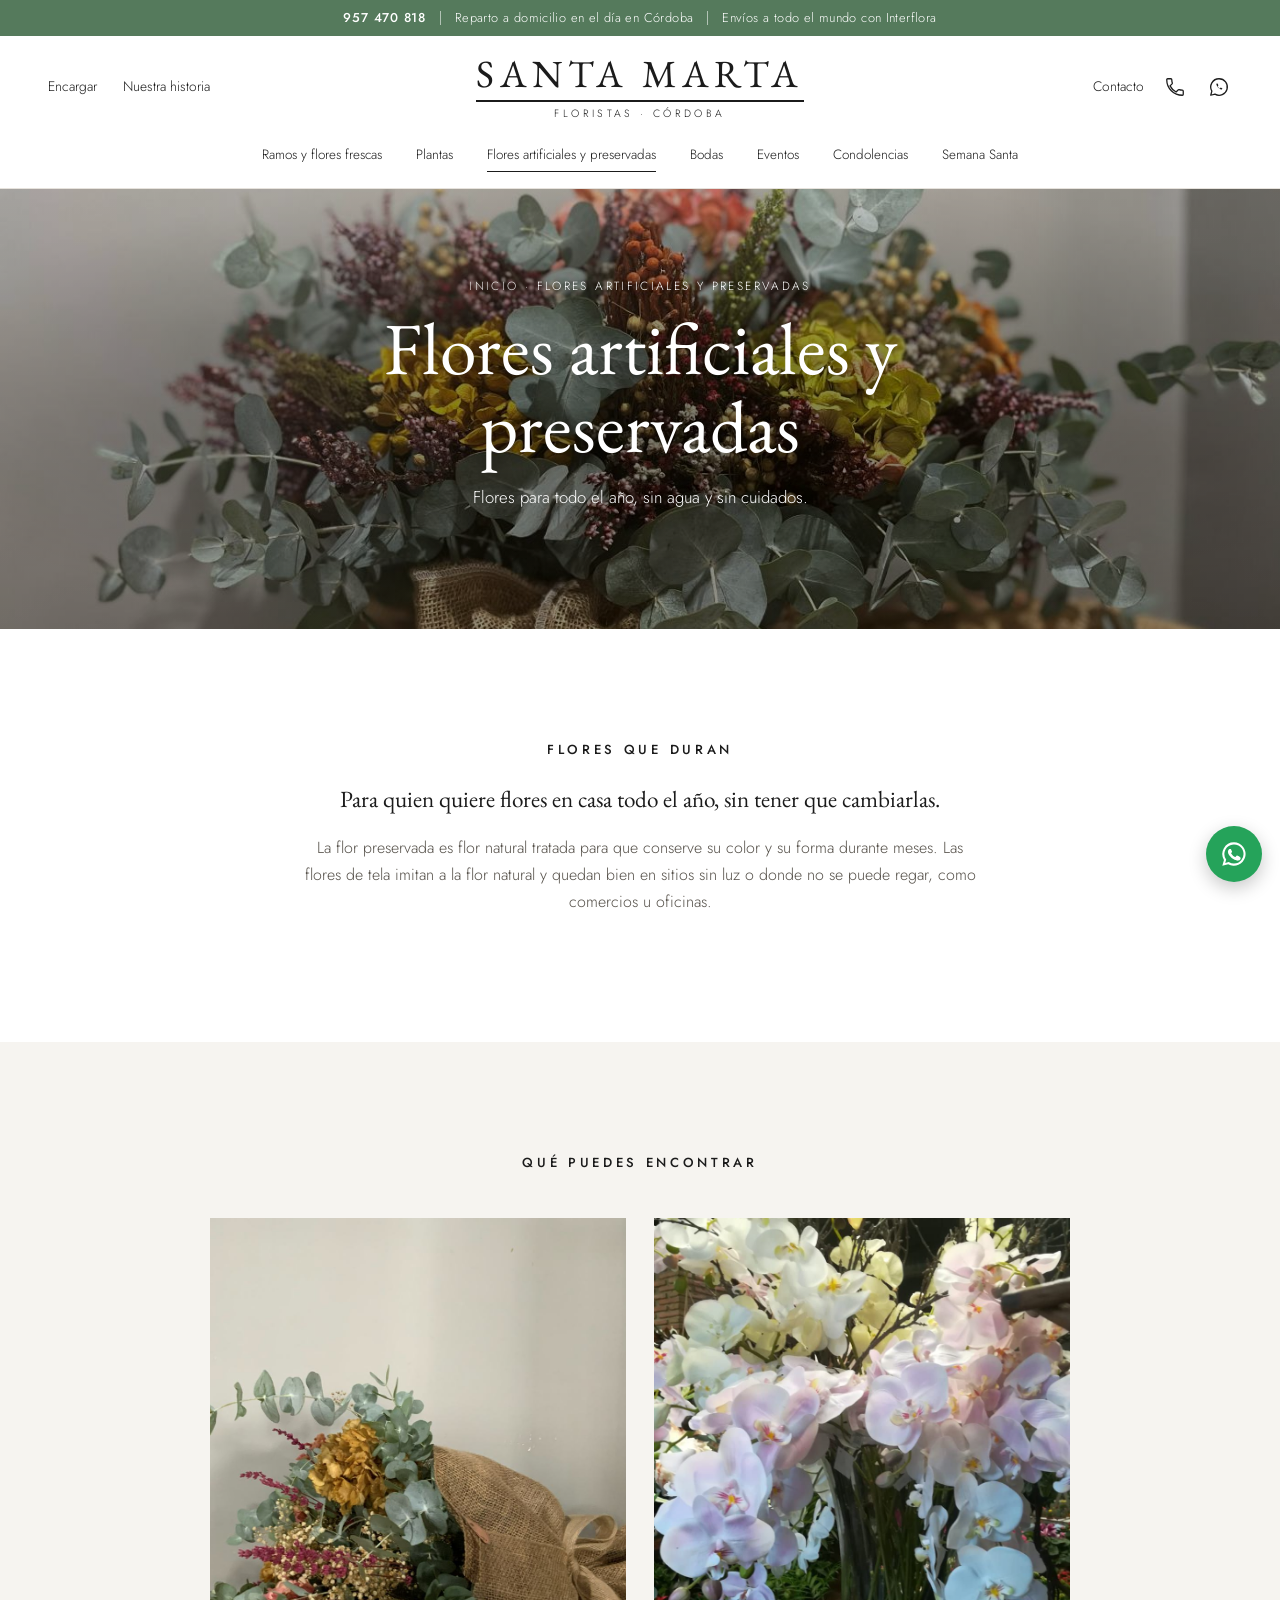
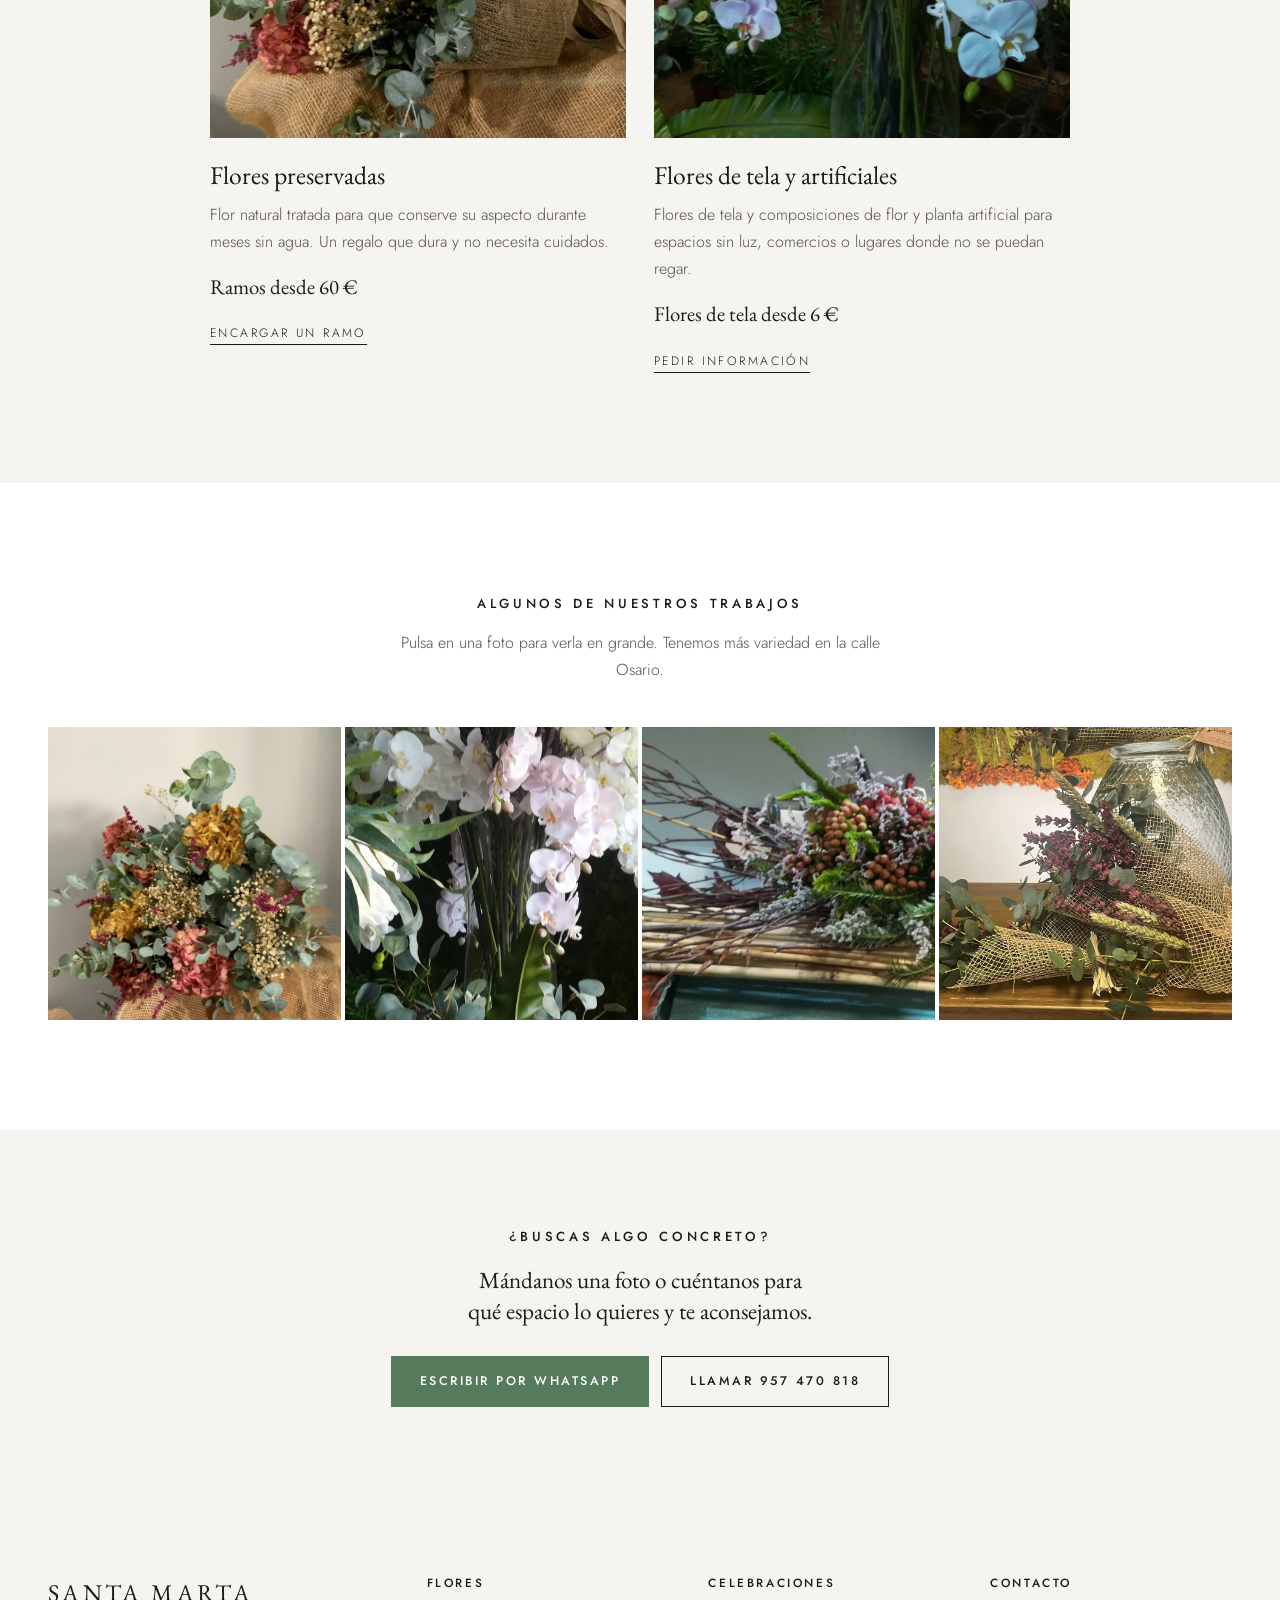
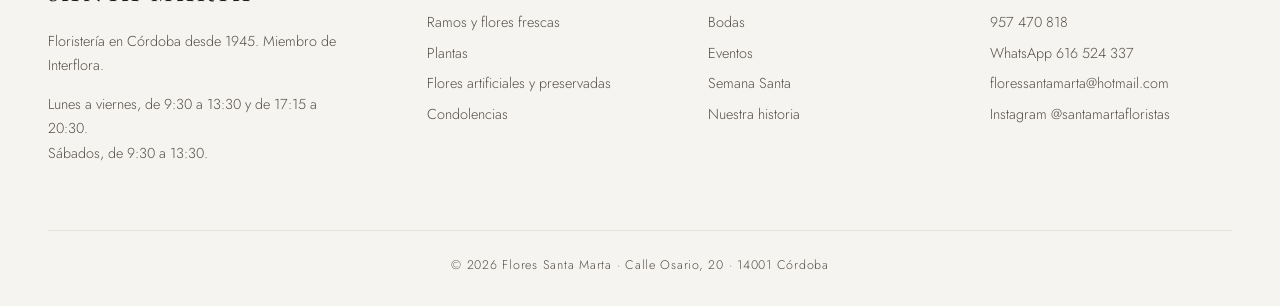
==== commit 75165467: "Fotos nuevas de la tienda en todas las páginas Co-Authored-By: Claude Opus 5.5 <noreply@anthropic.co" ====
--- a/artificiales.html
+++ b/artificiales.html
@@ -109,7 +109,7 @@
 <main id="contenido">
 
   <section class="banner page-hero">
-    <img src="img/florpreservada2.jpg" alt="Composición de flor preservada" width="1600" height="903" fetchpriority="high">
+    <img src="img/fotos/preservada-centro-2.jpg" width="1400" height="1050" alt="Centro de flor seca y preservada con eucalipto" fetchpriority="high">
     <div class="banner-content">
       <p class="crumbs"><a href="index.html">Inicio</a> · Flores artificiales y preservadas</p>
       <h1>Flores artificiales y preservadas</h1>
@@ -129,7 +129,7 @@
     <h2 class="label">Qué puedes encontrar</h2>
     <div class="features features-2" style="margin-top:44px">
       <article class="feature">
-        <img src="img/florpreservada1.jpg" width="903" height="1600" alt="Flor preservada" loading="lazy">
+        <img src="img/fotos/preservada-ramo.jpg" width="1400" height="1187" alt="Ramo de flor seca y preservada envuelto en arpillera" loading="lazy">
         <h3>Flores preservadas</h3>
         <p>Flor natural tratada para que conserve su aspecto durante meses sin agua. Un regalo que dura y no necesita cuidados.</p>
         <p class="feature-price">Ramos desde 60 €</p>
@@ -149,10 +149,10 @@
     <h2 class="label">Algunos de nuestros trabajos</h2>
     <p class="section-intro">Pulsa en una foto para verla en grande. Tenemos más variedad en la calle Osario.</p>
     <div class="gallery">
-      <img src="img/florpreservada1recortada.jpg" width="903" height="1482" alt="Detalle de flor preservada" loading="lazy">
+      <img src="img/fotos/preservada-centro.jpg" width="1400" height="1311" alt="Centro de flor seca y preservada con hortensias y eucalipto" loading="lazy">
       <img src="img/florartificial4.jpg" width="903" height="1600" alt="Flores artificiales" loading="lazy">
       <img src="img/florartificial1.jpg" width="1600" height="1043" alt="Flores artificiales" loading="lazy">
-      <img src="img/florpreservada2.jpg" width="1600" height="903" alt="Composición de flor preservada" loading="lazy">
+      <img src="img/fotos/preservada-lavanda.jpg" width="1400" height="967" alt="Ramos de flor seca atados con rafia" loading="lazy">
     </div>
   </section>
 
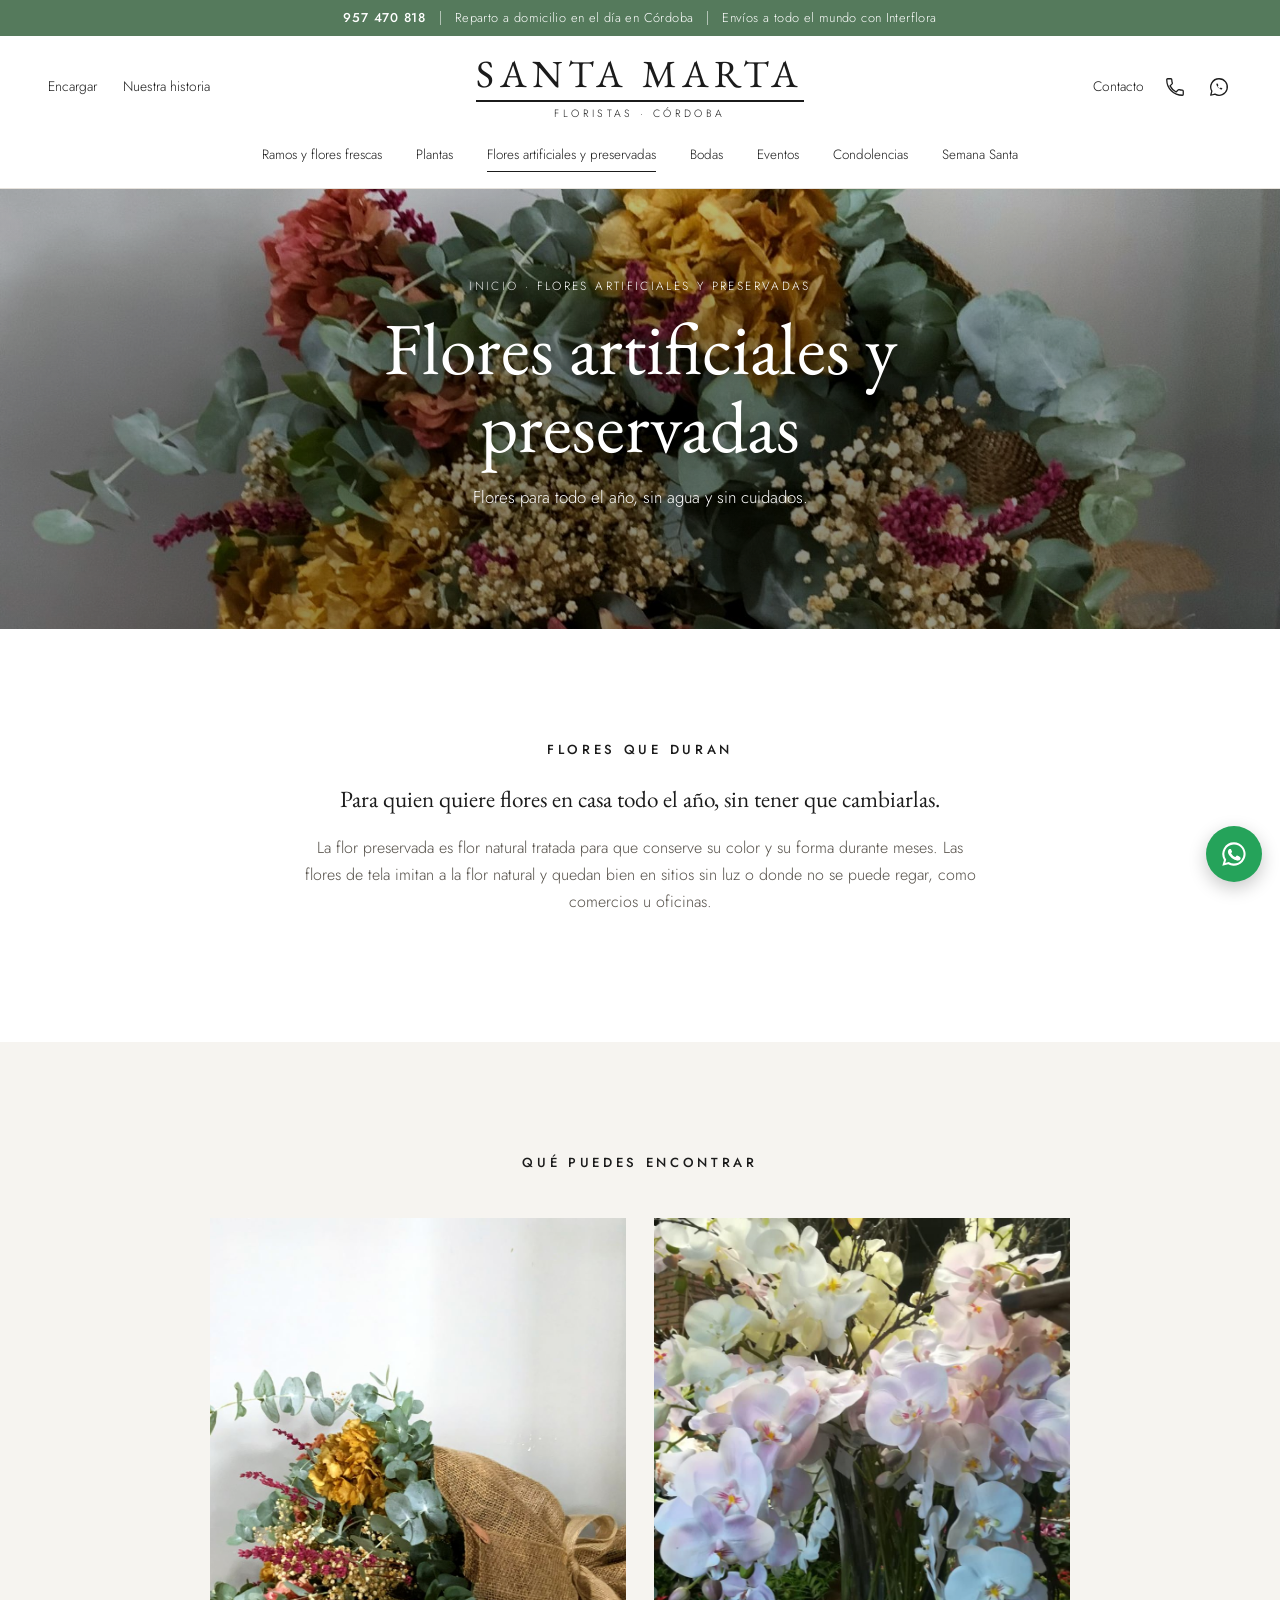
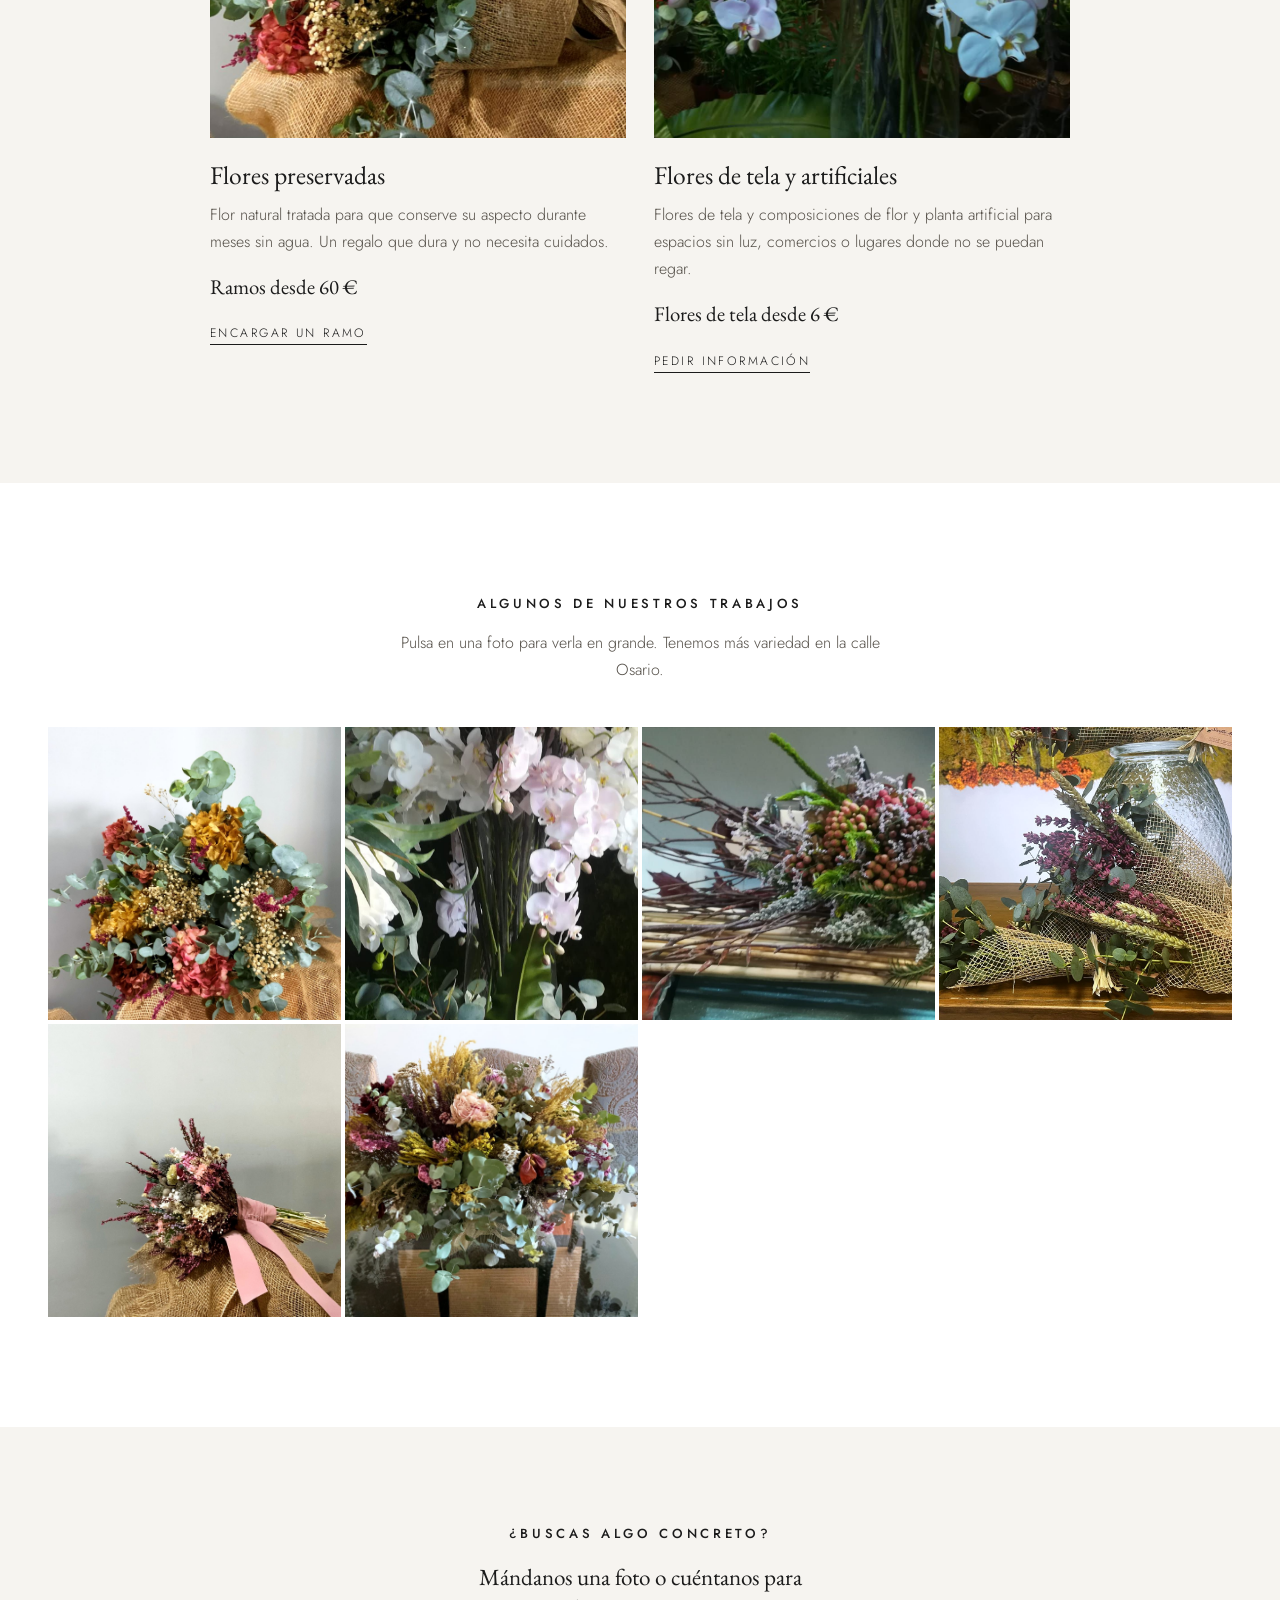
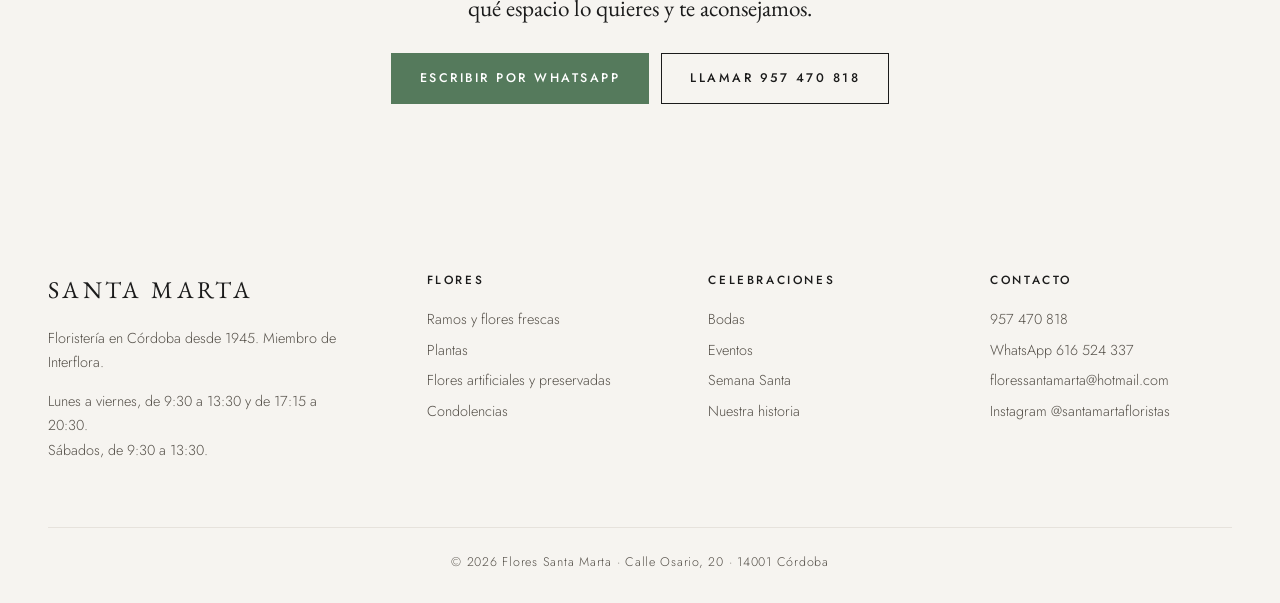
==== commit f95b6461: "Fotos del iCloud de la tienda y retoque de color en todas las fotos Co-Authored-By: Claude Opus 5.5 " ====
--- a/artificiales.html
+++ b/artificiales.html
@@ -109,7 +109,7 @@
 <main id="contenido">
 
   <section class="banner page-hero">
-    <img src="img/fotos/preservada-centro-2.jpg" width="1400" height="1050" alt="Centro de flor seca y preservada con eucalipto" fetchpriority="high">
+    <img src="img/fotos/seca-hortensias.jpg" width="1800" height="1686" alt="Composición de hortensias preservadas, paniculata y eucalipto" fetchpriority="high">
     <div class="banner-content">
       <p class="crumbs"><a href="index.html">Inicio</a> · Flores artificiales y preservadas</p>
       <h1>Flores artificiales y preservadas</h1>
@@ -153,6 +153,8 @@
       <img src="img/florartificial4.jpg" width="903" height="1600" alt="Flores artificiales" loading="lazy">
       <img src="img/florartificial1.jpg" width="1600" height="1043" alt="Flores artificiales" loading="lazy">
       <img src="img/fotos/preservada-lavanda.jpg" width="1400" height="967" alt="Ramos de flor seca atados con rafia" loading="lazy">
+      <img src="img/fotos/seco-ramo-lazo.jpg" width="1400" height="1331" alt="Ramo de flor seca con lazo rosa" loading="lazy">
+      <img src="img/fotos/seco-centro.jpg" width="1400" height="1200" alt="Centro de flor seca y preservada" loading="lazy">
     </div>
   </section>
 
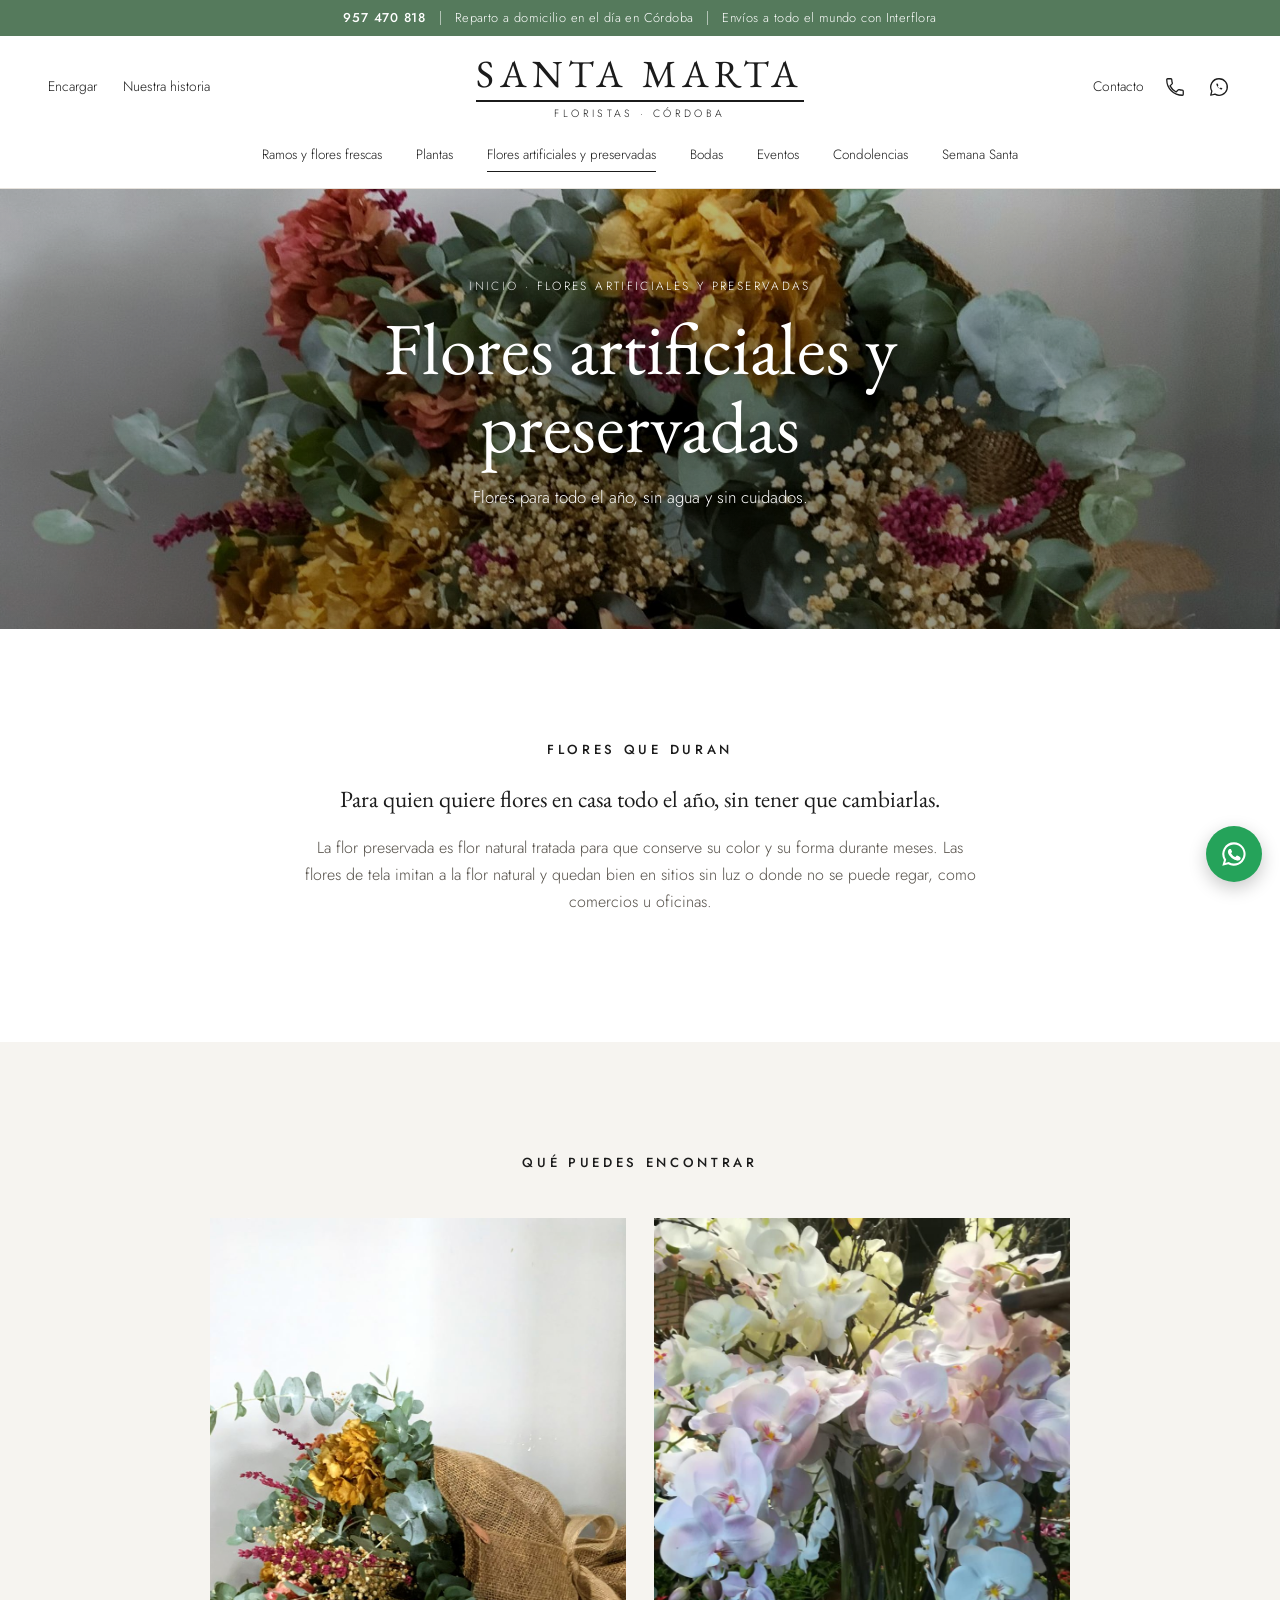
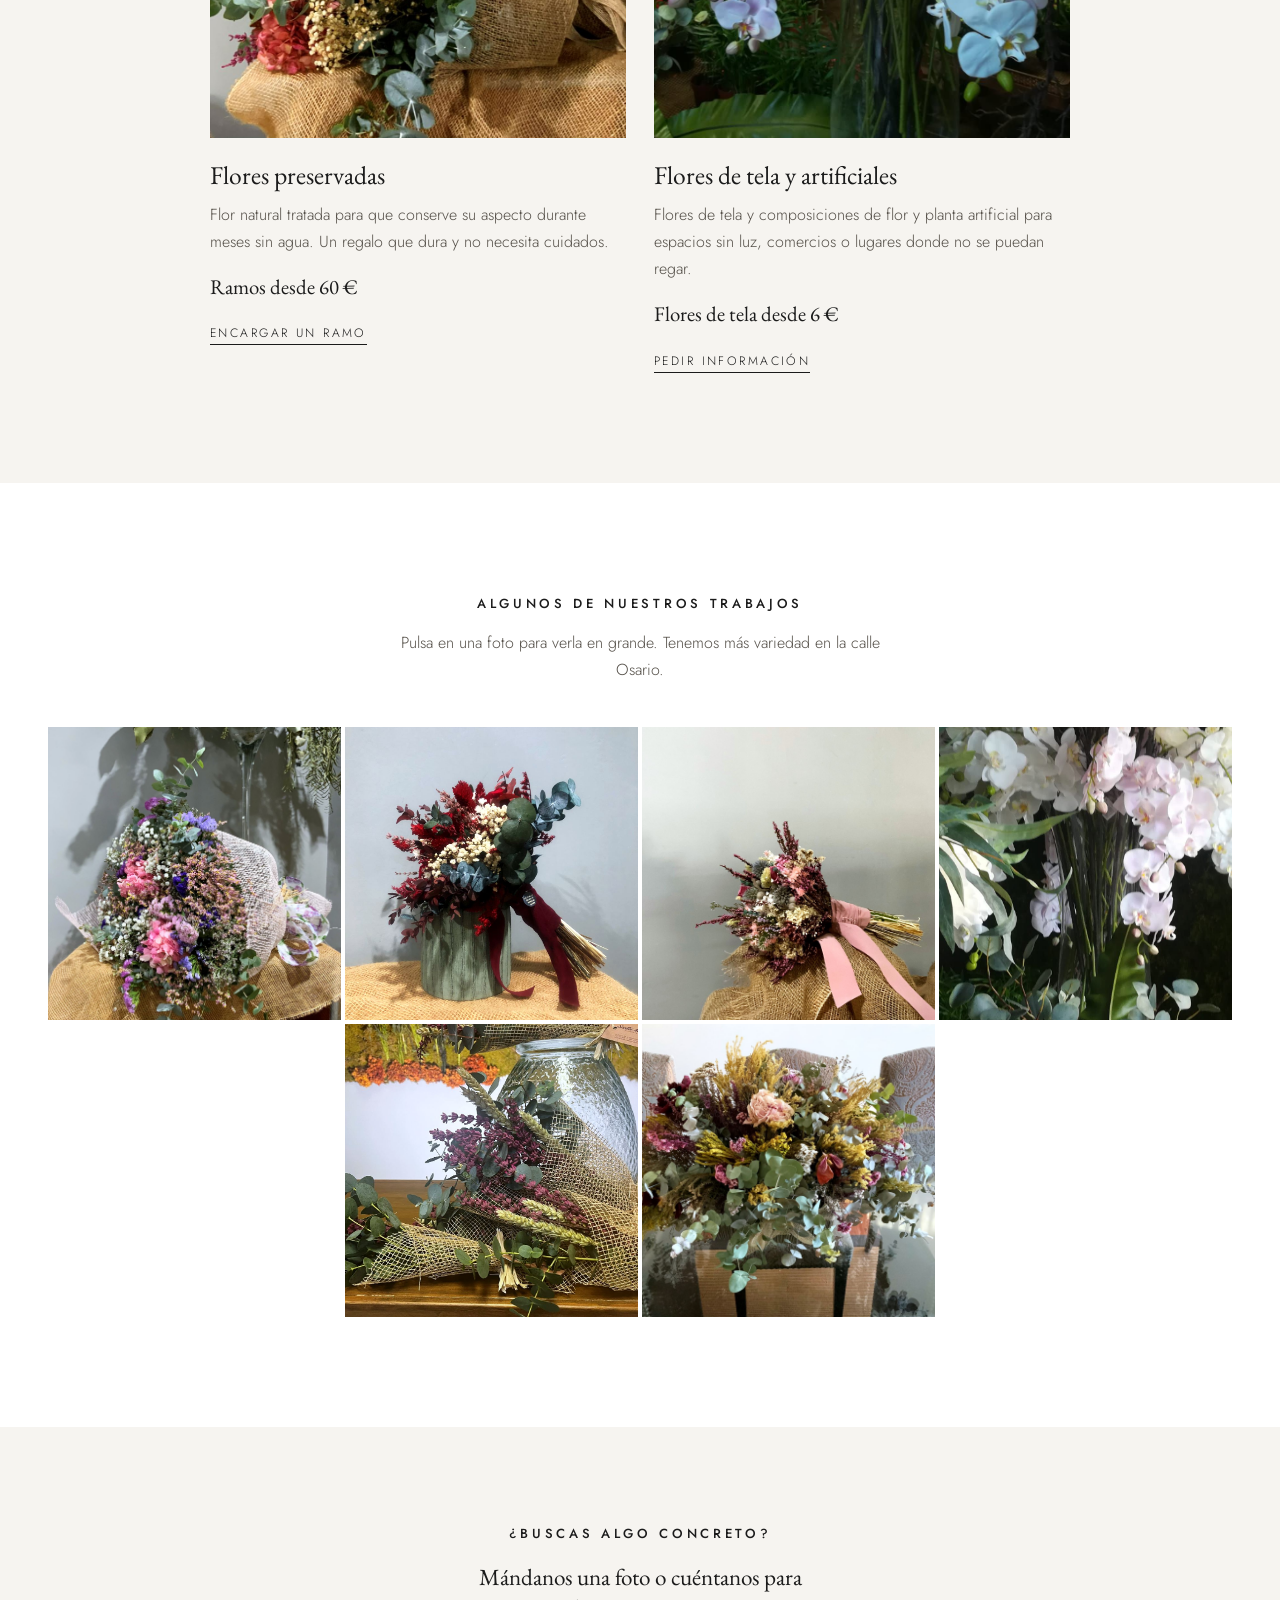
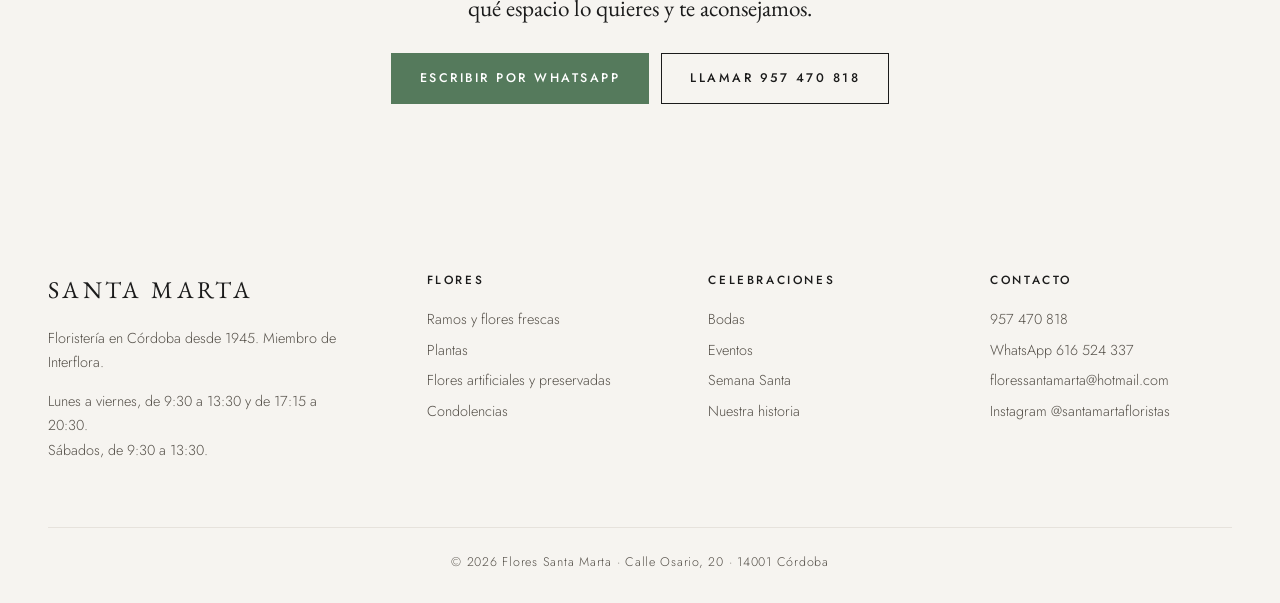
==== commit 31522cb5: "Galerías sin fotos repetidas ni pixeladas, bodas agrupadas y Semana Santa completa Co-Authored-By: C" ====
--- a/artificiales.html
+++ b/artificiales.html
@@ -149,11 +149,11 @@
     <h2 class="label">Algunos de nuestros trabajos</h2>
     <p class="section-intro">Pulsa en una foto para verla en grande. Tenemos más variedad en la calle Osario.</p>
     <div class="gallery">
-      <img src="img/fotos/preservada-centro.jpg" width="1400" height="1311" alt="Centro de flor seca y preservada con hortensias y eucalipto" loading="lazy">
-      <img src="img/florartificial4.jpg" width="903" height="1600" alt="Flores artificiales" loading="lazy">
-      <img src="img/florartificial1.jpg" width="1600" height="1043" alt="Flores artificiales" loading="lazy">
+      <img src="img/fotos/seco-ramo-rosa.jpg" width="1186" height="1400" alt="Ramo de flor seca en tonos rosa y lila envuelto en malla de yute" loading="lazy">
+      <img src="img/fotos/seco-jarron-granate.jpg" width="1050" height="1400" alt="Ramo de flor seca en tonos granate con lazo" loading="lazy">
+      <img src="img/fotos/seco-ramo-lazo.jpg" width="1400" height="1331" alt="Ramo de flor seca con lazo rosa" loading="lazy">
+      <img src="img/florartificial4.jpg" width="903" height="1600" alt="Orquídeas artificiales" loading="lazy">
       <img src="img/fotos/preservada-lavanda.jpg" width="1400" height="967" alt="Ramos de flor seca atados con rafia" loading="lazy">
-      <img src="img/fotos/seco-ramo-lazo.jpg" width="1400" height="1331" alt="Ramo de flor seca con lazo rosa" loading="lazy">
       <img src="img/fotos/seco-centro.jpg" width="1400" height="1200" alt="Centro de flor seca y preservada" loading="lazy">
     </div>
   </section>
--- a/styles.css
+++ b/styles.css
@@ -177,6 +177,9 @@
 .split-text .label { text-align: left; }
 .split-text p:not(.lead) { color: var(--ink-soft); }
 .split-text .btn { margin-top: 18px; }
+/* Variante con la foto más pequeña y enmarcada */
+.split-compact .split-media { display: grid; place-items: center; padding: clamp(32px, 5vw, 72px); }
+.split-compact .split-media img { width: min(100%, 440px); height: auto; min-height: 0; }
 
 /* Rejilla del taller */
 .grid { display: grid; grid-template-columns: repeat(4, 1fr); gap: 4px; max-width: 1400px; margin: 0 auto; }
@@ -263,7 +266,11 @@
 .bg-paper { background: var(--paper); }
 
 /* Galería con ampliación */
-.gallery { display: grid; grid-template-columns: repeat(4, 1fr); gap: 4px; max-width: 1400px; margin: 0 auto; }
+/* Galería en filas de 4; la última fila incompleta queda centrada */
+.gallery { display: flex; flex-wrap: wrap; justify-content: center; gap: 4px; max-width: 1400px; margin: 0 auto; }
+.gallery > * { flex: 0 0 calc((100% - 12px) / 4); }
+.gallery-title { font-family: var(--serif); font-size: 1.6rem; text-align: center; margin: 64px 0 22px; }
+.section-intro + .gallery-title { margin-top: 0; }
 .gallery button { padding: 0; border: 0; background: none; cursor: zoom-in; display: block; }
 .gallery img { width: 100%; aspect-ratio: 1; object-fit: cover; transition: opacity .3s; }
 .gallery button:hover img { opacity: .85; }
@@ -361,7 +368,7 @@
   .contact-text { justify-self: stretch; max-width: none; }
   .grid { grid-template-columns: repeat(2, 1fr); }
   .features { grid-template-columns: 1fr 1fr; }
-  .gallery { grid-template-columns: repeat(3, 1fr); }
+  .gallery > * { flex-basis: calc((100% - 8px) / 3); }
   .steps { grid-template-columns: 1fr; gap: 36px; }
 }
 
@@ -383,7 +390,7 @@
   .footer-cols a { padding: 10px 0; }
   .site-footer { padding-bottom: 96px; } /* que el botón de WhatsApp no tape la dirección */
   .features { grid-template-columns: 1fr; }
-  .gallery { grid-template-columns: repeat(2, 1fr); }
+  .gallery > * { flex-basis: calc((100% - 4px) / 2); }
   .page-hero { min-height: 360px; }
   .map, .map-load, .map iframe { min-height: 300px; }
 }
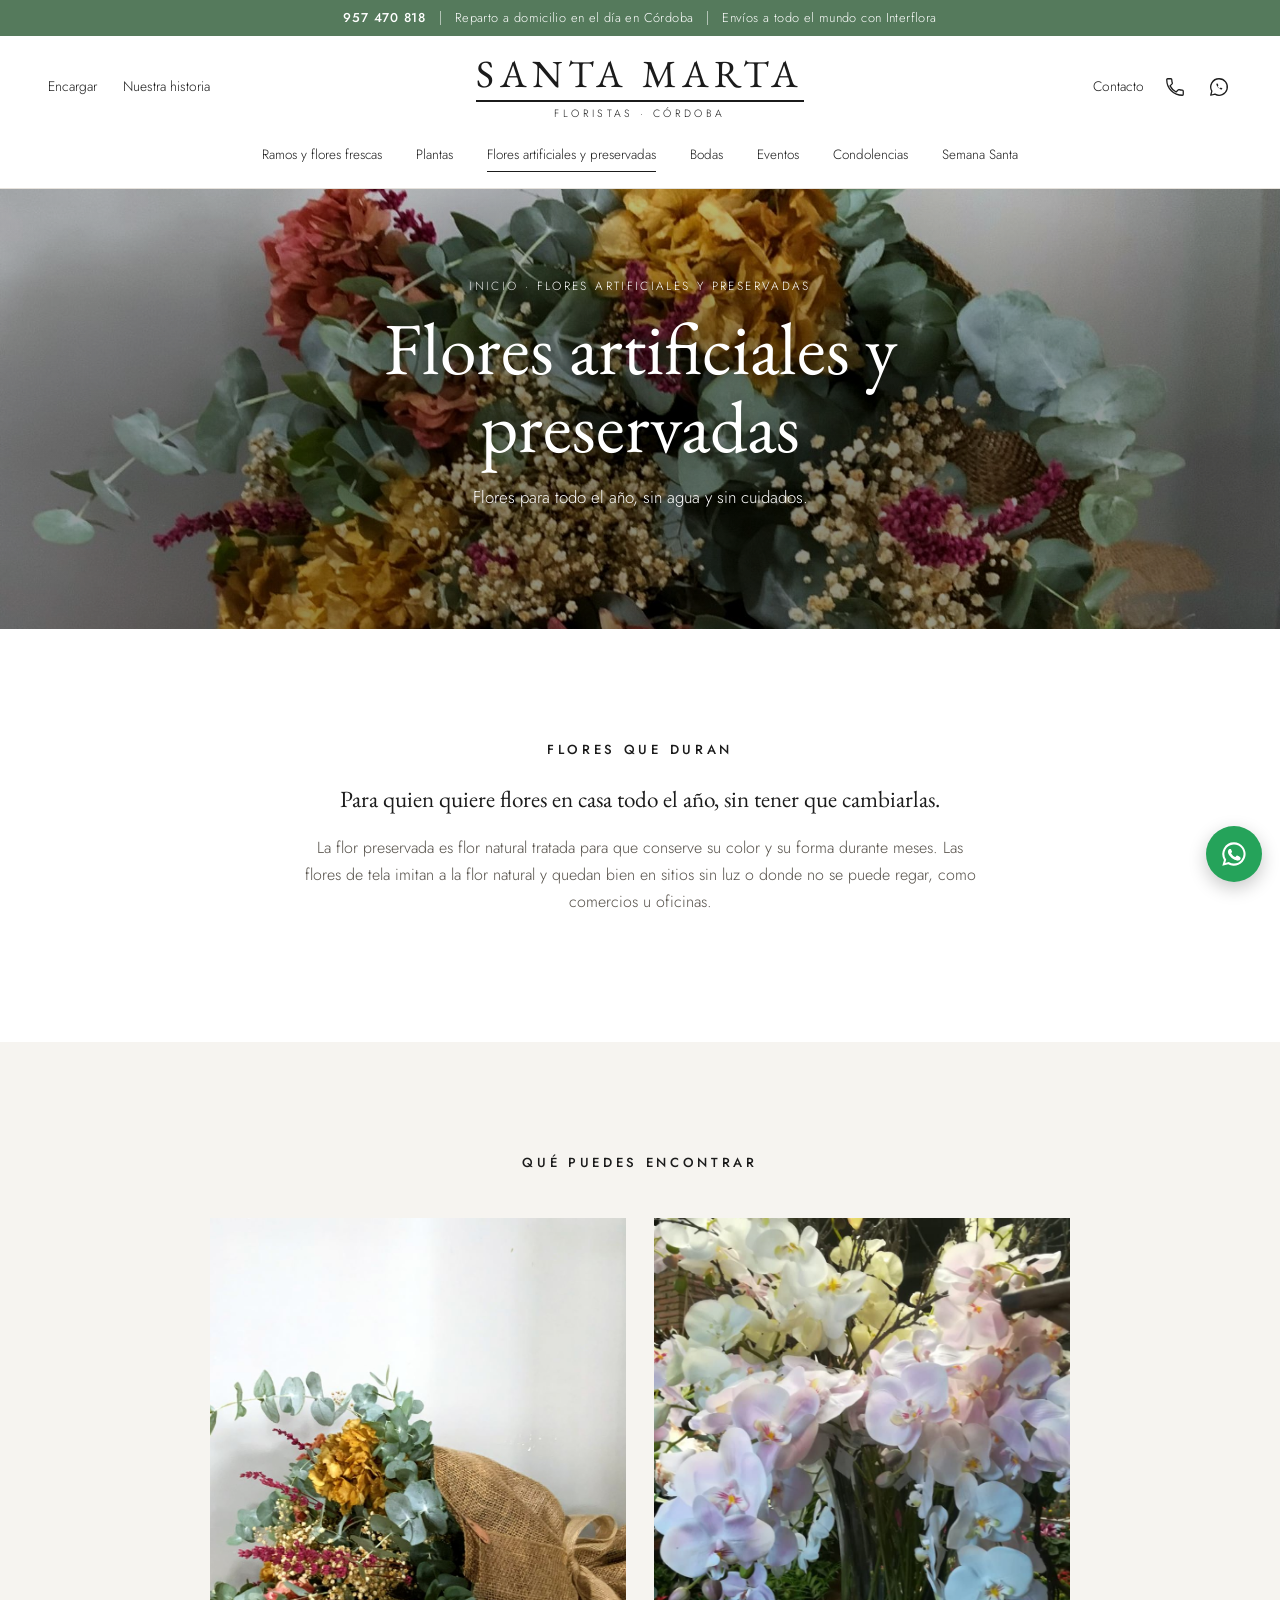
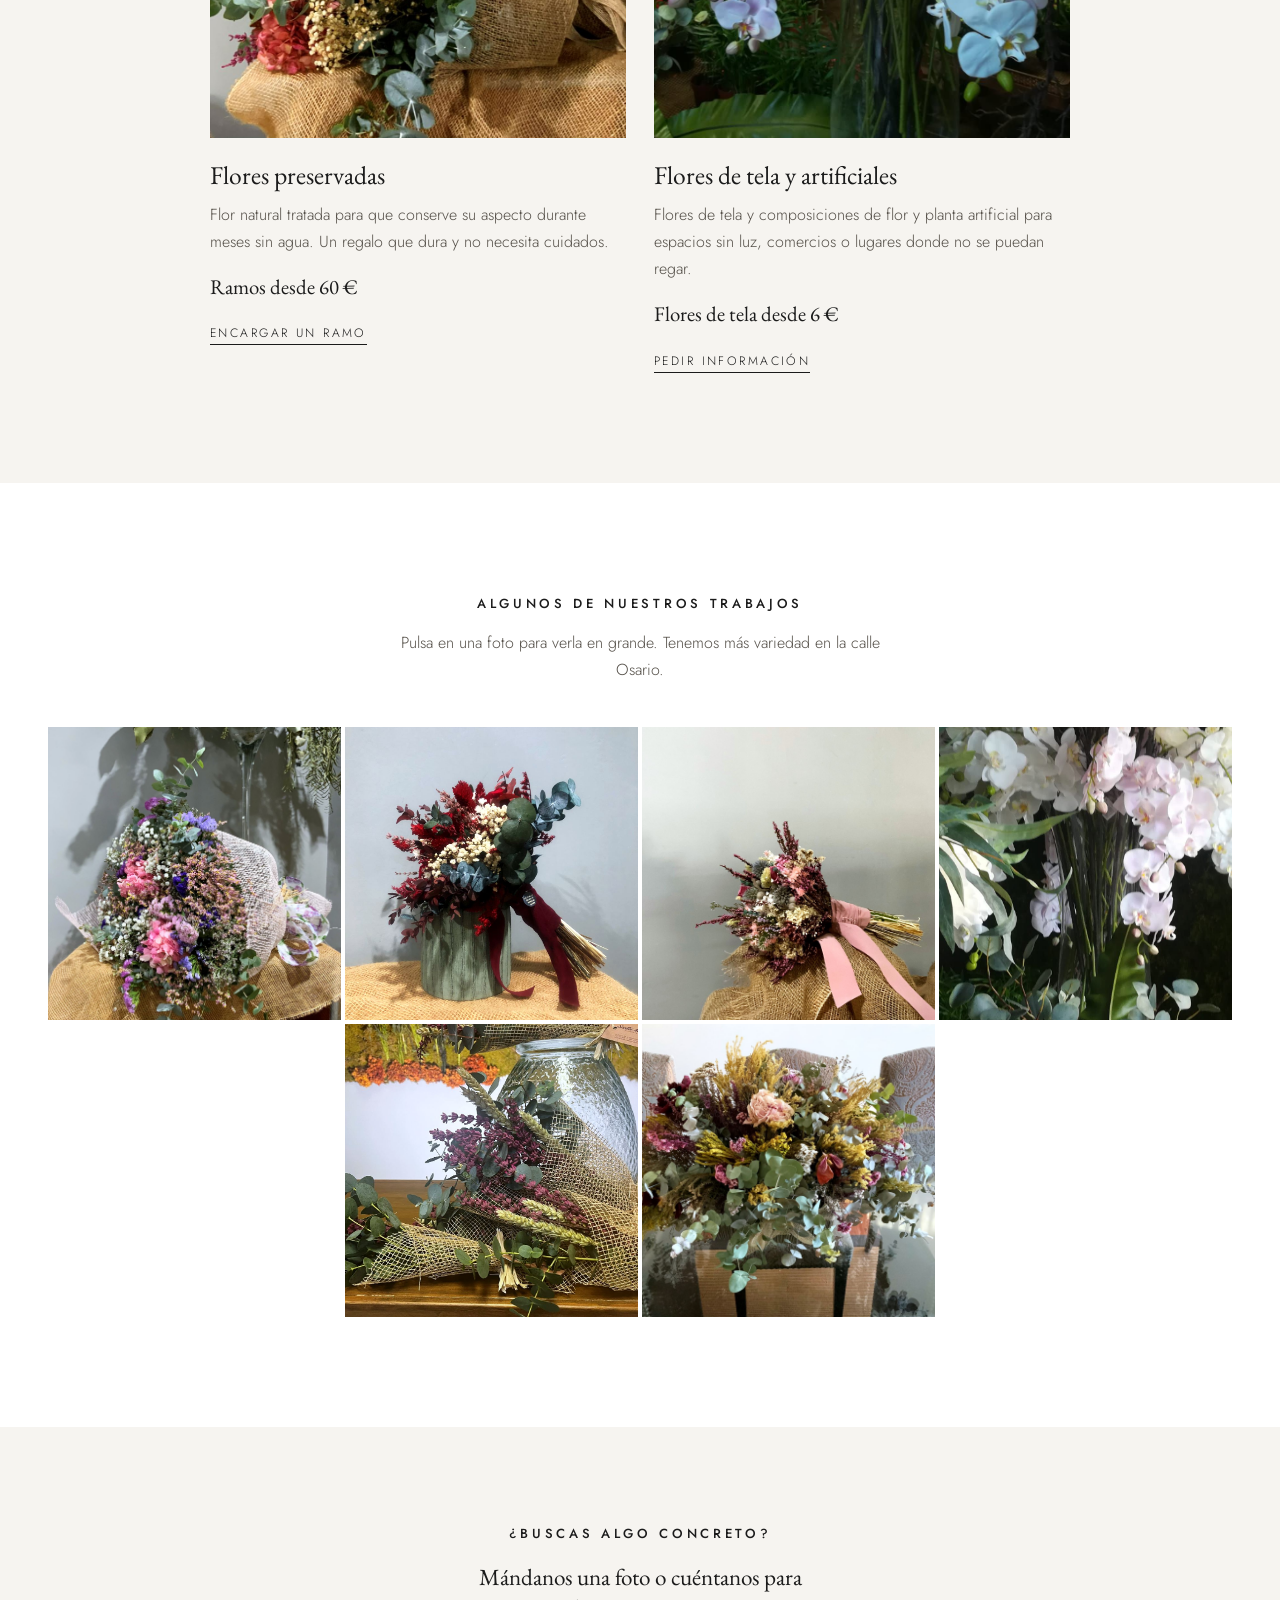
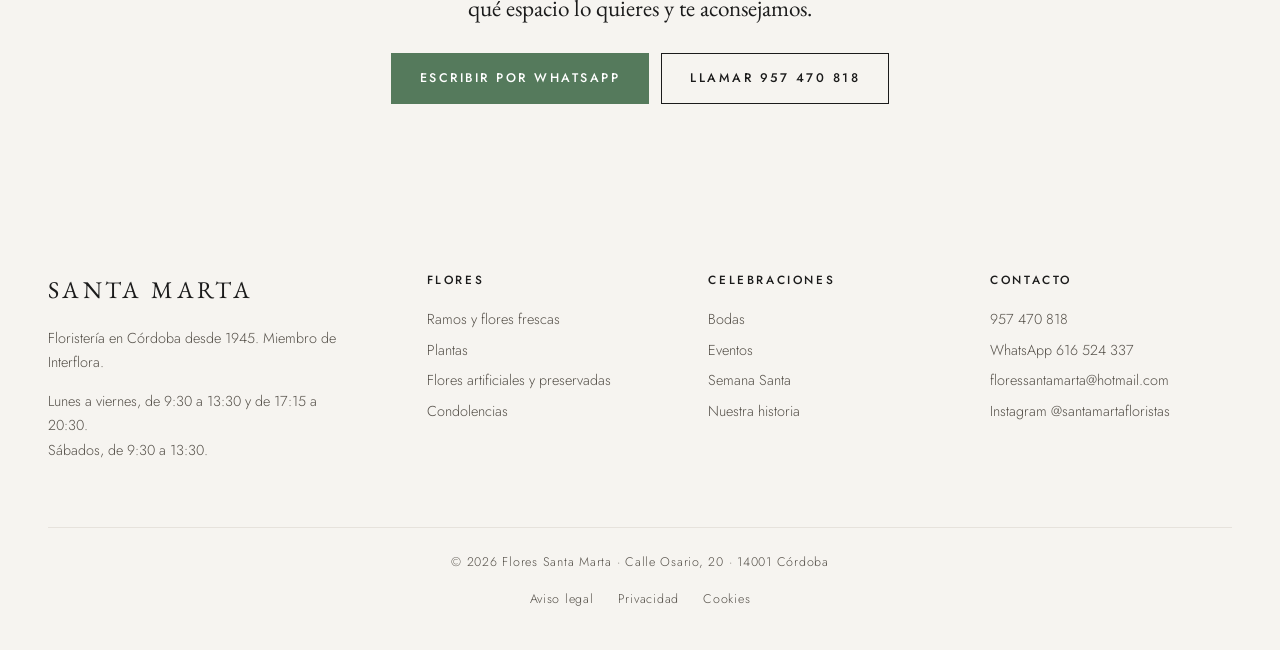
==== commit c460c788: "Aviso legal, política de privacidad y política de cookies - Tres páginas nuevas con los datos de San" ====
--- a/artificiales.html
+++ b/artificiales.html
@@ -198,7 +198,7 @@
       <a href="https://www.instagram.com/santamartafloristas/" target="_blank" rel="noopener">Instagram @santamartafloristas</a>
     </div>
   </div>
-  <p class="footer-bottom">© <span id="year"></span> Flores Santa Marta · Calle Osario, 20 · 14001 Córdoba</p>
+  <p class="footer-bottom">© <span id="year"></span> Flores Santa Marta · Calle Osario, 20 · 14001 Córdoba<span class="footer-legal"><a href="aviso-legal.html">Aviso legal</a><a href="privacidad.html">Privacidad</a><a href="cookies.html">Cookies</a></span></p>
 </footer>
 
 <a class="wa-float" href="https://wa.me/34616524337?text=Hola%2C%20quer%C3%ADa%20informaci%C3%B3n%20sobre%20flores%20artificiales%20y%20preservadas" target="_blank" rel="noopener" aria-label="Escribir por WhatsApp">
--- a/styles.css
+++ b/styles.css
@@ -225,6 +225,9 @@
 .footer-cols p { color: var(--ink-soft); max-width: 300px; }
 .logo-name-sm { font-size: 1.5rem; }
 .footer-bottom { text-align: center; color: var(--ink-soft); font-size: .78rem; letter-spacing: .06em; margin: 50px 0 0; padding-top: 24px; border-top: 1px solid var(--line); }
+.footer-legal { display: flex; justify-content: center; flex-wrap: wrap; gap: 0 24px; margin-top: 6px; }
+.footer-legal a { color: var(--ink-soft); text-decoration: none; padding: 10px 0; }
+.footer-legal a:hover { color: var(--ink); text-decoration: underline; text-underline-offset: 3px; }
 
 /* ---------- Páginas interiores ---------- */
 .nav a[aria-current="page"] { border-color: var(--ink); }
@@ -330,12 +333,33 @@
 .wa-float svg { width: 28px; height: 28px; fill: #fff; }
 
 /* Enlaces pequeños: zona táctil de 44 px sin cambiar su aspecto */
-.topbar a, .season a, .prices .item, .contact dd a { position: relative; }
-.topbar a::before, .season a::before, .prices .item::before, .contact dd a::before {
+.topbar a, .season a, .prices .item, .contact dd a, .feature .more { position: relative; }
+.topbar a::before, .season a::before, .prices .item::before, .contact dd a::before, .feature .more::before {
   content: ""; position: absolute; inset: -12px -6px;
 }
 .prices .item::before { inset: -5px -6px; }
 .contact dd a::before { inset: -11px -4px; }
+
+/* Páginas legales */
+.banner-legal { min-height: 260px; }
+.banner-legal h1 { font-size: clamp(2.2rem, 4.6vw, 3.4rem); margin-bottom: 0; }
+.legal { max-width: 720px; margin: 0 auto; }
+.legal-nav { display: flex; flex-wrap: wrap; justify-content: center; gap: 0 32px; margin-bottom: 30px; border-bottom: 1px solid var(--line); font-size: .86rem; }
+.legal-nav a { text-decoration: none; padding: 12px 0; margin-bottom: -1px; border-bottom: 1px solid transparent; }
+.legal-nav a:hover, .legal-nav a[aria-current="page"] { border-color: var(--ink); }
+.legal h2 { font-family: var(--serif); font-size: 1.6rem; line-height: 1.25; margin: 2.4rem 0 .7rem; text-wrap: balance; }
+.legal p, .legal li { color: var(--ink-soft); }
+.legal ul { padding-left: 1.2rem; }
+.legal li { margin-bottom: .4rem; }
+.legal a { text-underline-offset: 3px; }
+.legal dl { display: grid; grid-template-columns: max-content 1fr; gap: 8px 28px; margin: 1.2rem 0 0; padding: 22px 26px; background: var(--paper); }
+.legal dt { font-weight: 500; }
+.legal dd { margin: 0; color: var(--ink-soft); min-width: 0; overflow-wrap: anywhere; }
+.legal-date { margin-top: 3rem; padding-top: 18px; border-top: 1px solid var(--line); font-size: .86rem; }
+@media (max-width: 600px) {
+  .legal dl { grid-template-columns: 1fr; gap: 0; padding: 18px 20px; }
+  .legal dd { margin-bottom: 12px; }
+}
 
 /* Responsive */
 @media (max-width: 1100px) {
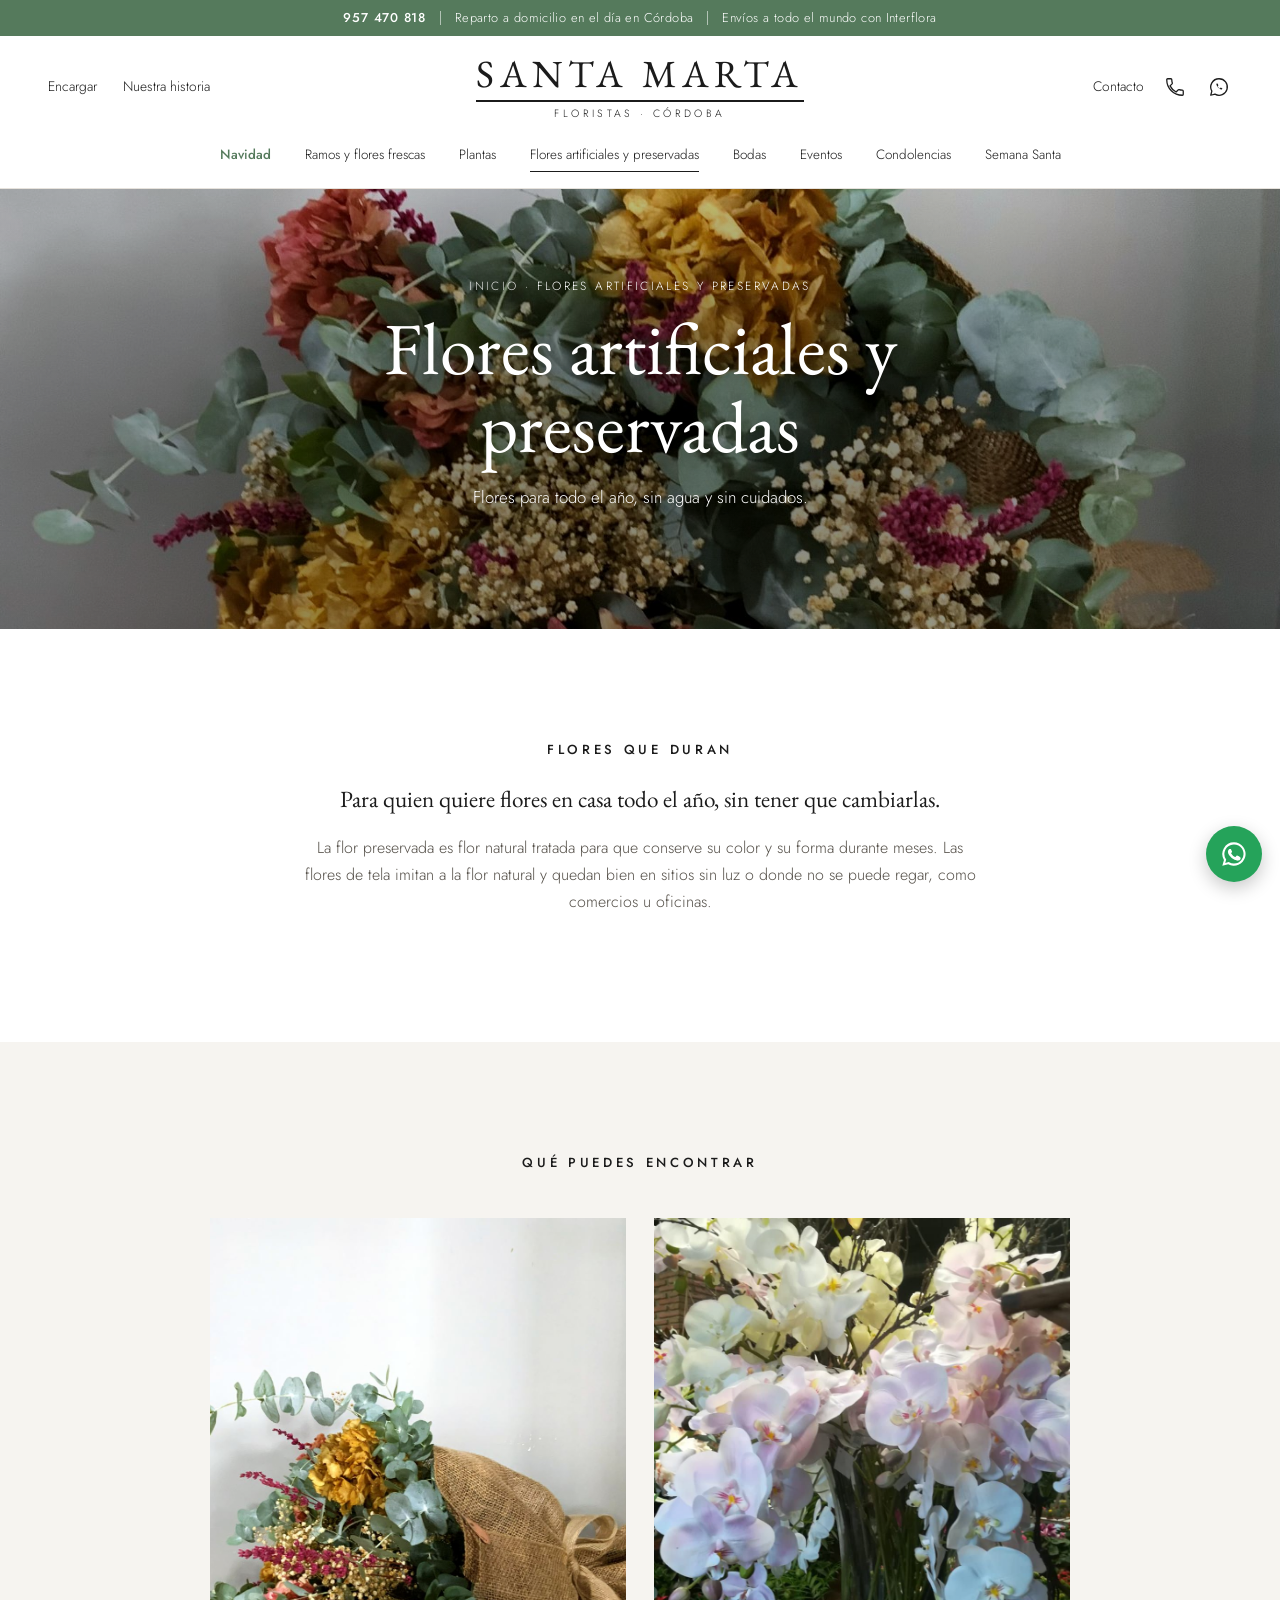
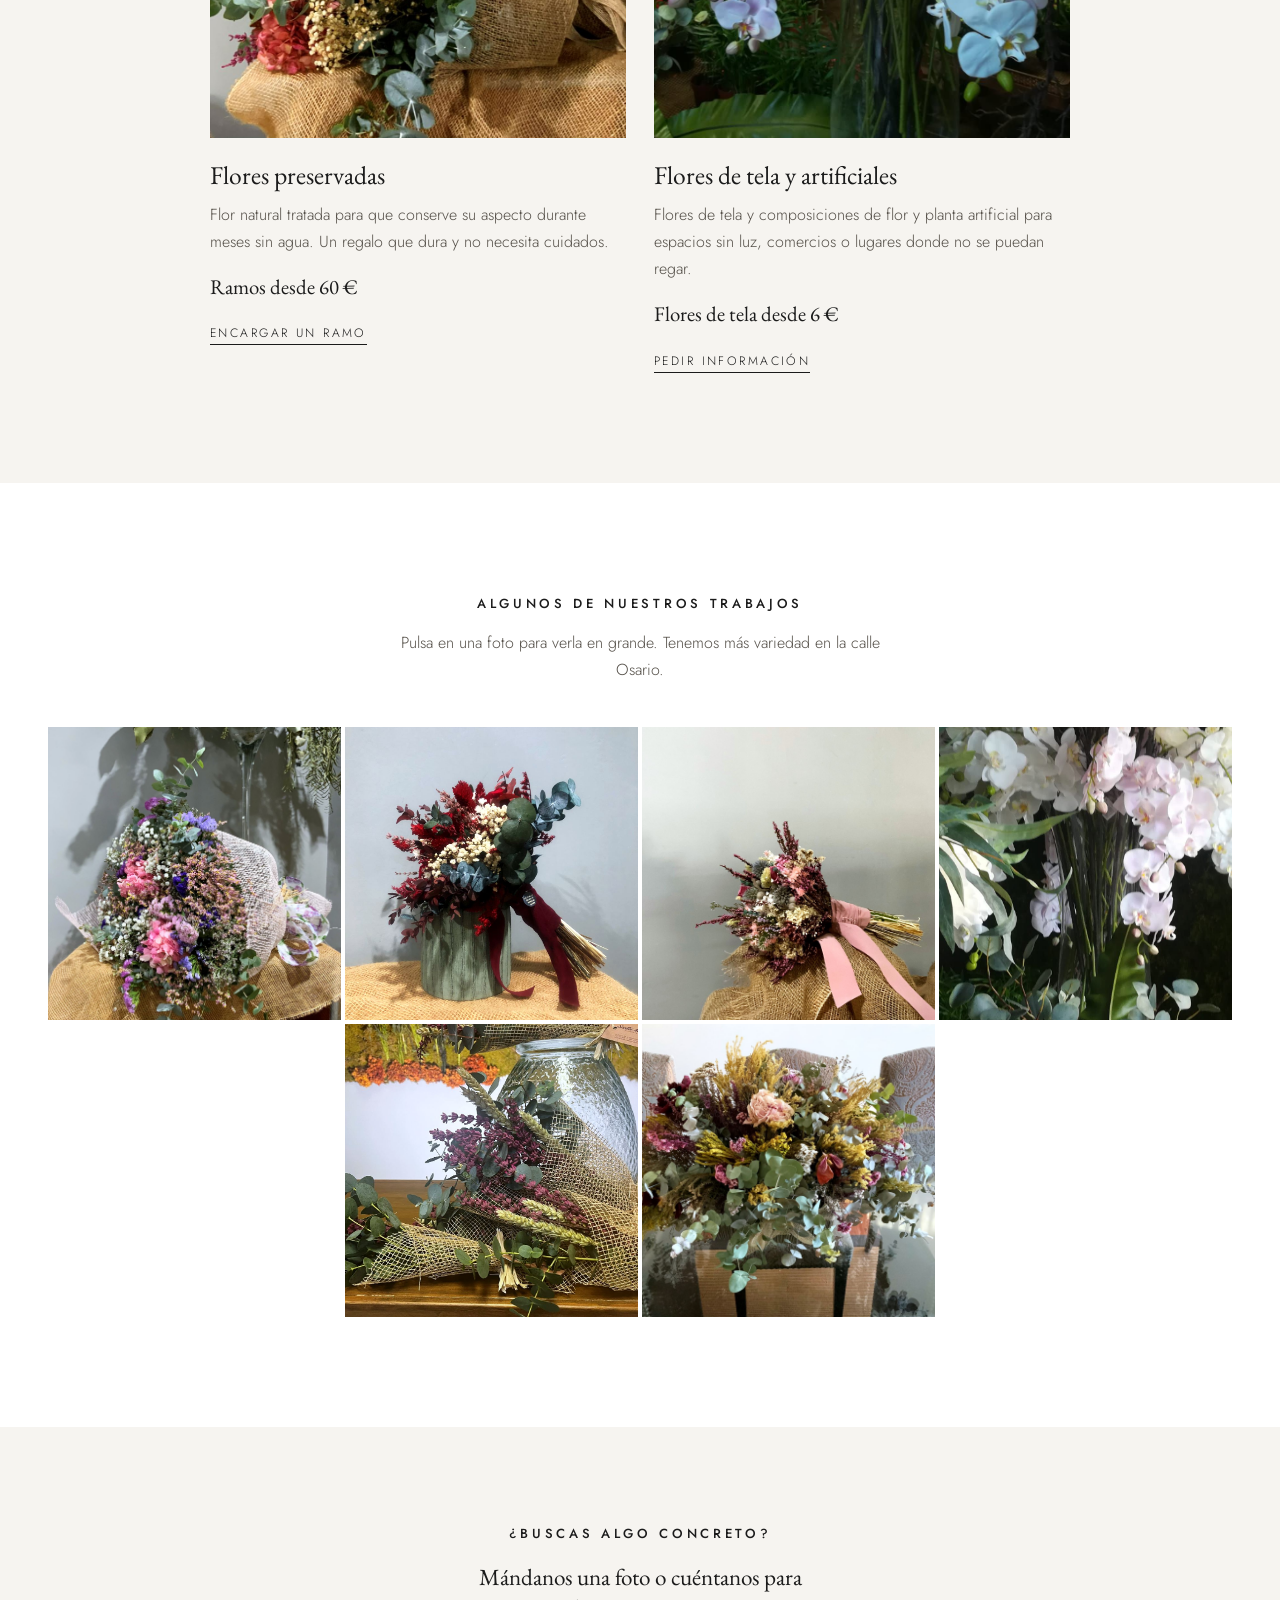
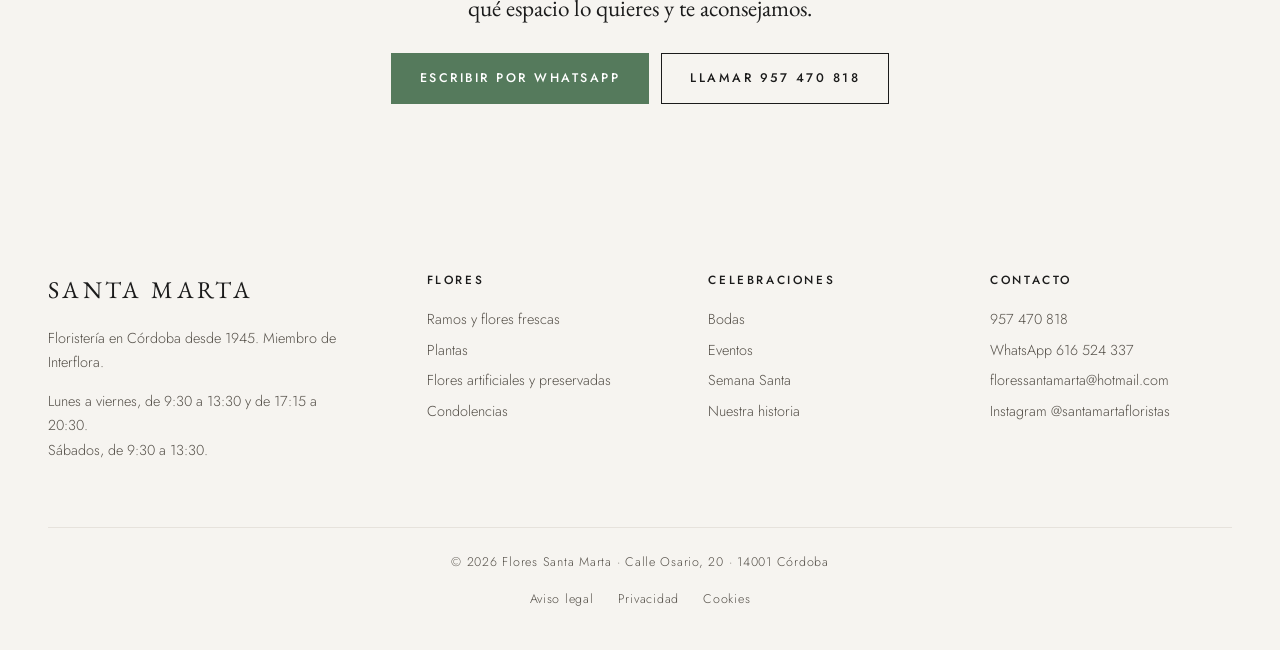
==== commit 3c536b12: "«Navidad» en el menú de todas las páginas Primera opción del menú, en verde, que lleva a la sección " ====
--- a/artificiales.html
+++ b/artificiales.html
@@ -10,12 +10,9 @@
 <meta property="og:description" content="Ramos de flores preservadas y flores de tela en Córdoba.">
 <meta property="og:type" content="website">
 <meta property="og:locale" content="es_ES">
-<!-- Imagen al compartir: cambiar la URL al dominio floressantamarta.com al publicar -->
-<meta property="og:image" content="https://kikogarciadv.github.io/floressantamarta/img/florpreservada2.jpg">
+<meta property="og:image" content="https://www.floressantamarta.com/img/florpreservada2.jpg">
 <meta name="theme-color" content="#ffffff">
 <link rel="icon" href="favicon.svg" type="image/svg+xml">
-<!-- Versión de prueba: quitar esta línea al publicar en floressantamarta.com -->
-<meta name="robots" content="noindex">
 <link rel="preconnect" href="https://fonts.googleapis.com">
 <link rel="preconnect" href="https://fonts.gstatic.com" crossorigin>
 <link href="https://fonts.googleapis.com/css2?family=EB+Garamond:ital,wght@0,400;0,500;1,400&family=Jost:wght@300;400;500&display=swap" rel="stylesheet">
@@ -95,6 +92,8 @@
     </div>
   </div>
   <nav class="nav" id="menu" aria-label="Principal">
+    <!-- Temporada de Navidad: quitar después de Reyes -->
+    <a class="nav-season" href="index.html#navidad">Navidad</a>
     <a href="flores.html">Ramos y flores frescas</a>
     <a href="plantas.html">Plantas</a>
     <a href="artificiales.html" aria-current="page">Flores artificiales y preservadas</a>
--- a/styles.css
+++ b/styles.css
@@ -113,6 +113,8 @@
 }
 .nav a { text-decoration: none; padding: 4px 0; border-bottom: 1px solid transparent; transition: border-color .2s; }
 .nav a:hover { border-color: var(--ink); }
+.nav .nav-season { color: var(--sage-dark); font-weight: 500; } /* opción de temporada */
+.nav .nav-season:hover { border-color: var(--sage-dark); }
 
 .nav-toggle { display: none; background: none; border: 0; padding: 11px; margin: -11px -11px -11px 0; cursor: pointer; }
 .nav-toggle span { display: block; width: 22px; height: 1.5px; background: var(--ink); margin: 5px 0; transition: transform .25s, opacity .25s; }
@@ -204,6 +206,7 @@
 .contact dd { margin: 0; color: var(--ink-soft); }
 .contact dd a { text-decoration-color: var(--line); text-underline-offset: 3px; }
 .btn-row { display: flex; flex-wrap: wrap; gap: 12px; }
+.btn-row-center { justify-content: center; margin-top: 40px; }
 .map { min-height: 460px; background: var(--paper); }
 .map iframe { display: block; width: 100%; height: 100%; min-height: 460px; border: 0; filter: grayscale(.35); }
 .map-load {
@@ -304,10 +307,12 @@
   display: flex; flex-wrap: wrap; justify-content: center; align-items: center; gap: 10px 22px;
   padding: 16px var(--gutter); background: var(--paper); border-bottom: 1px solid var(--line); text-align: center;
 }
-.season p { margin: 0; font-family: var(--serif); font-size: 1.2rem; }
+.season p { margin: 0; font-family: var(--serif); font-size: 1.35rem; }
 .season strong { font-family: var(--sans); font-size: .76rem; font-weight: 500; letter-spacing: .22em; text-transform: uppercase; color: var(--sage-deep); margin-right: 10px; }
 .season a { font-size: .76rem; letter-spacing: .2em; text-transform: uppercase; text-decoration: none; border-bottom: 1px solid var(--ink); padding-bottom: 2px; white-space: nowrap; }
 .season a:hover { color: var(--sage-dark); border-color: var(--sage-dark); }
+.season .btn { min-width: 0; padding: 12px 26px; border: 1px solid var(--sage-dark); }
+.season .btn:hover { color: #fff; background: var(--sage-deep); border-color: var(--sage-deep); }
 
 /* Botón claro sobre foto */
 .btn-light { background: transparent; color: #fff; border-color: #fff; }
